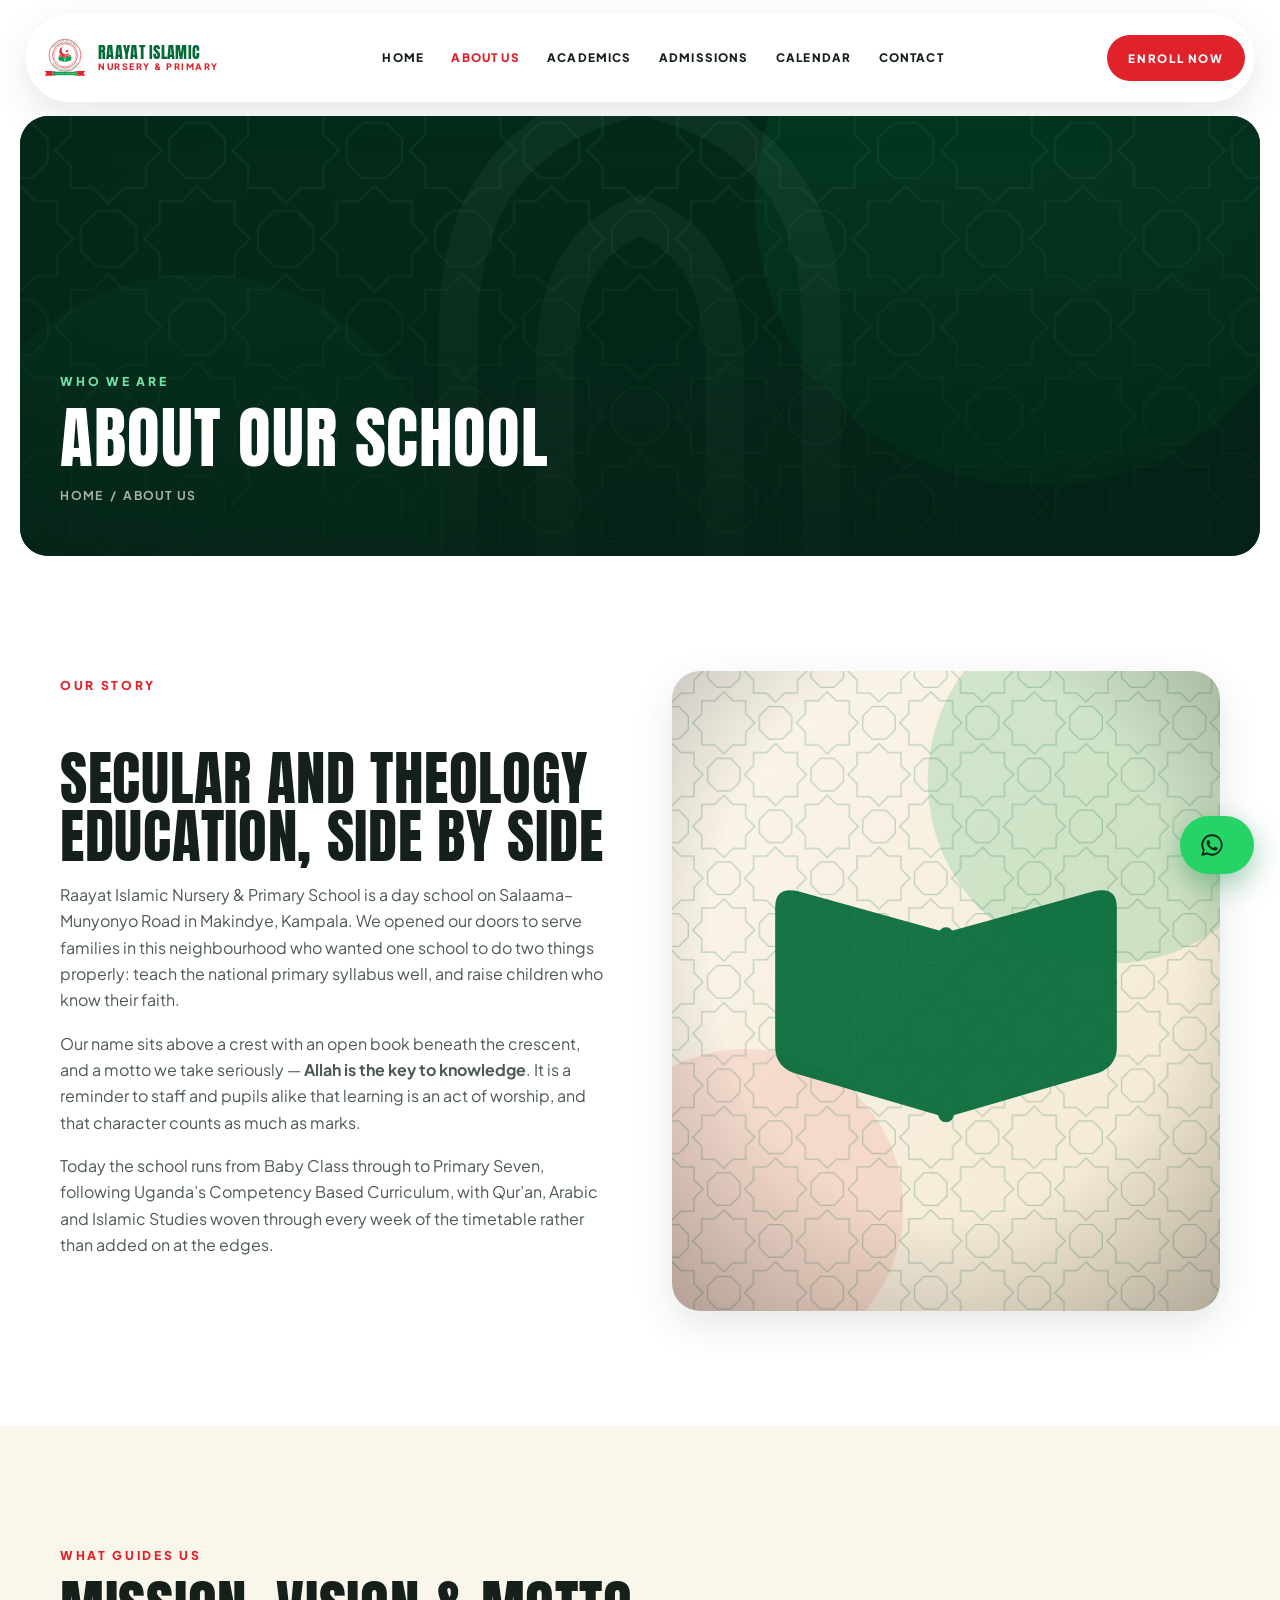
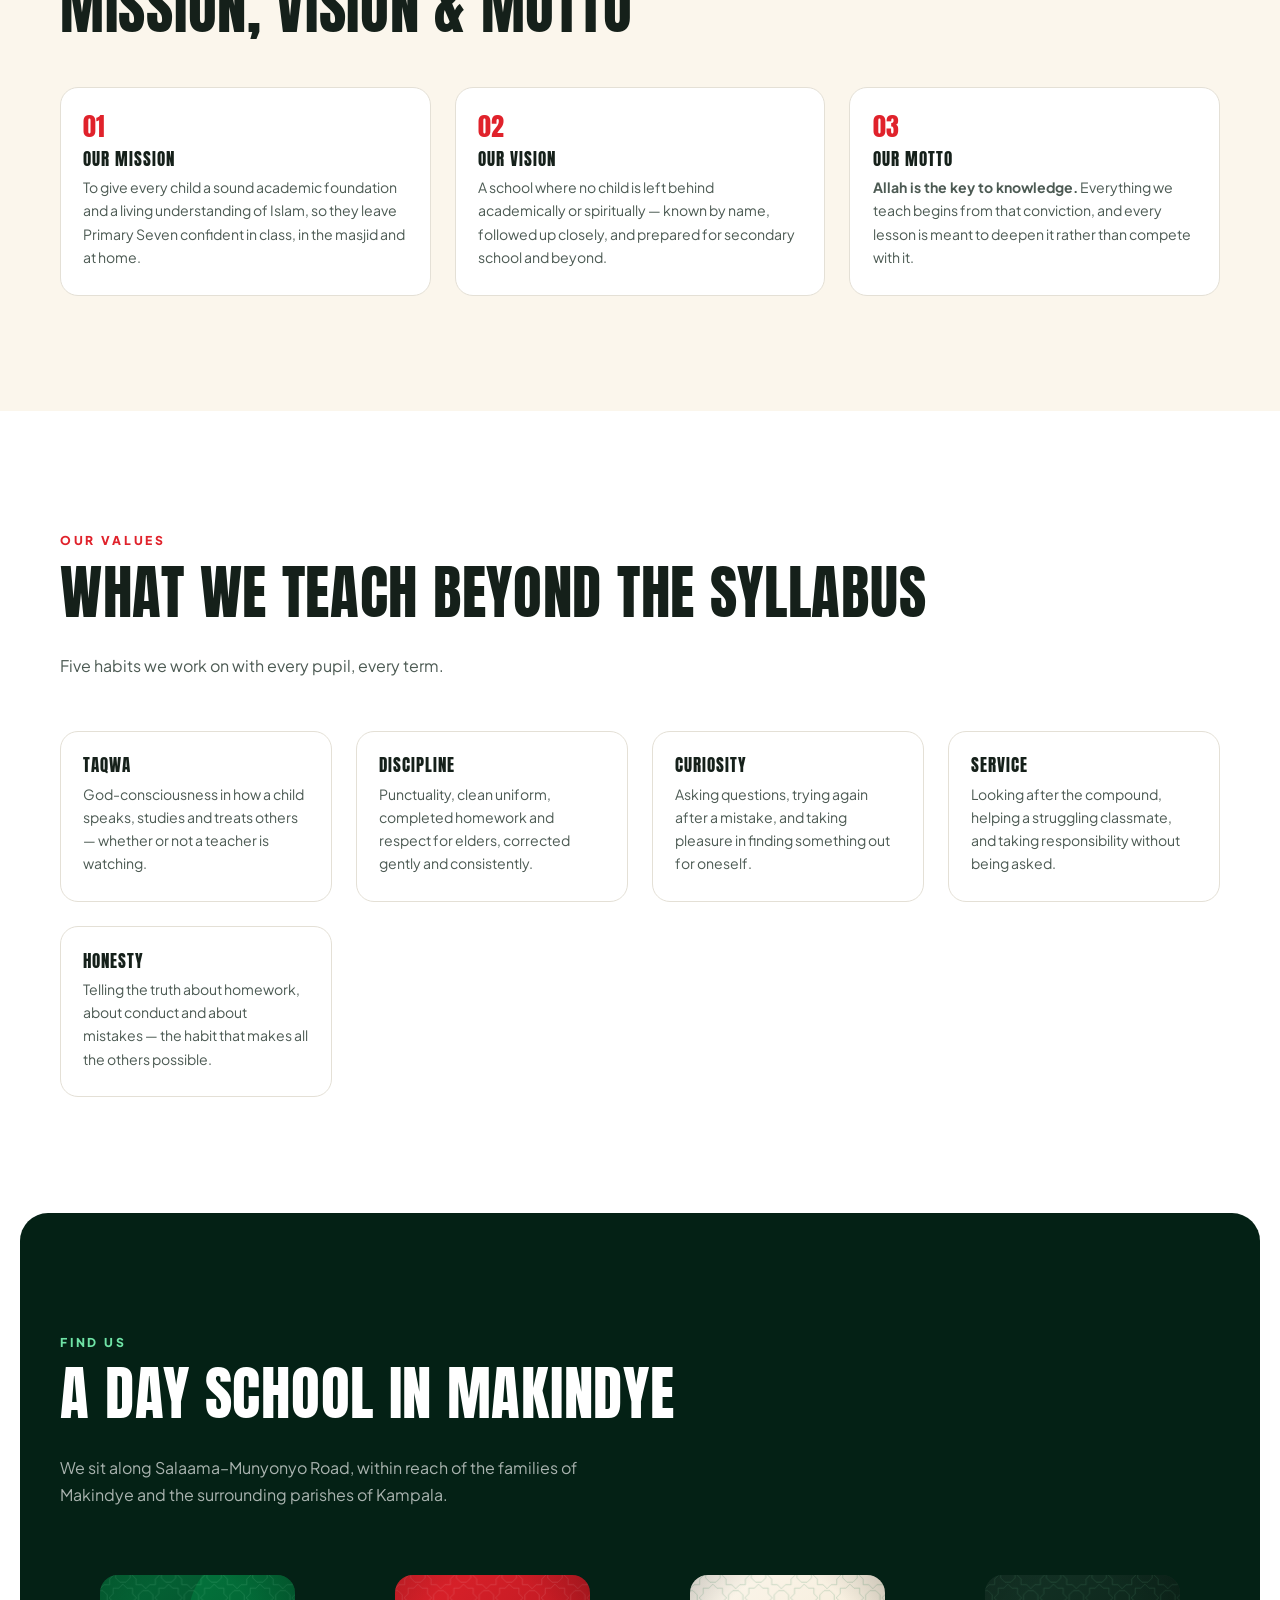
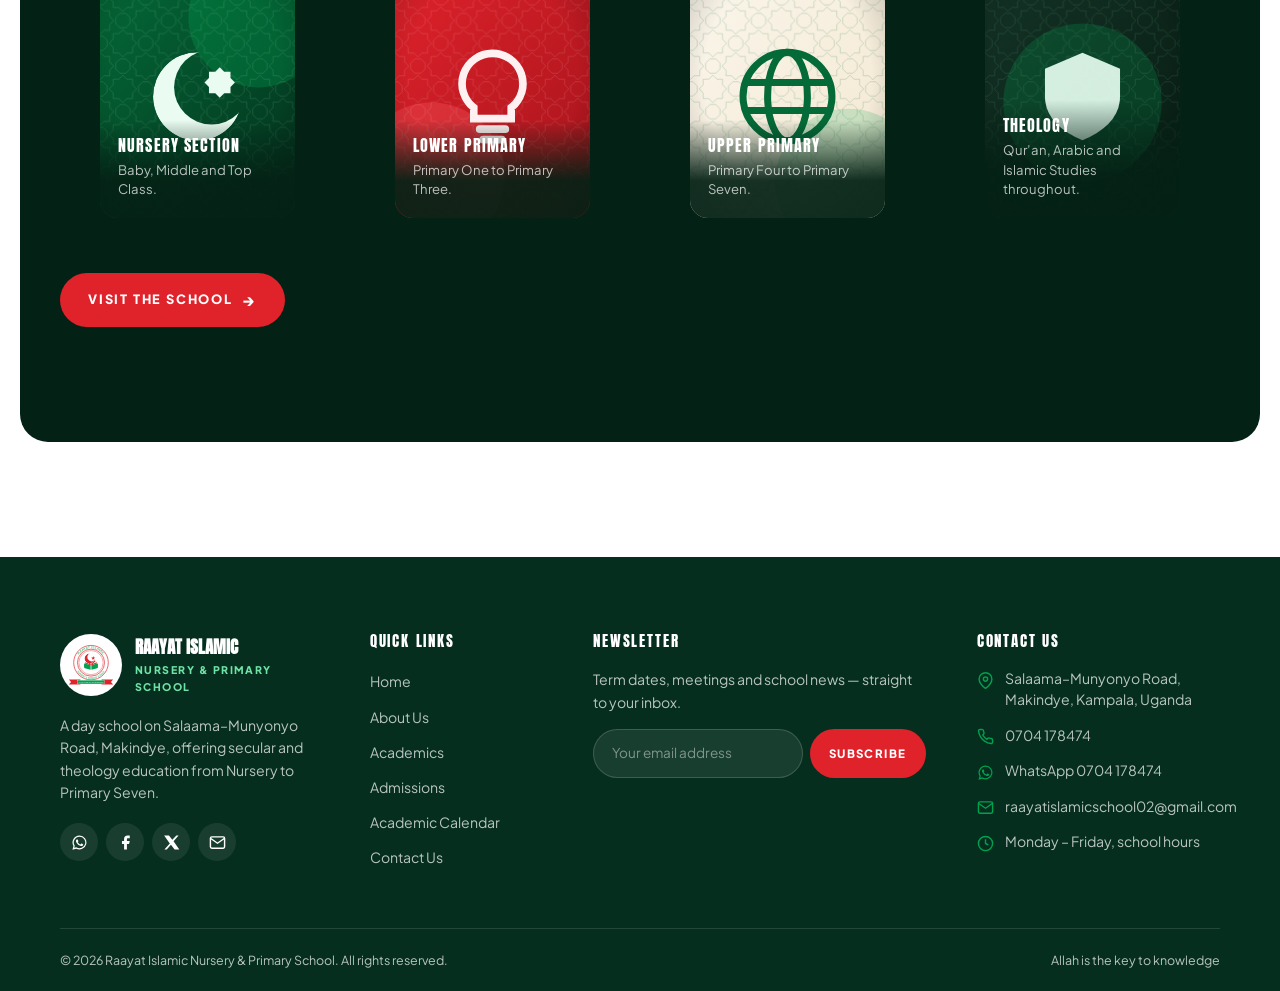
==== about.html @ 978e9171 "Add Raayat Islamic Nursery & Primary School website Static five-page site for the school on Salaama-" ====
<!doctype html>
<html lang="en">
<head>
<meta charset="utf-8">
<meta name="viewport" content="width=device-width, initial-scale=1">
<title>About Us — Raayat Islamic Nursery &amp; Primary School</title>
<meta name="description" content="Who we are: a day school on Salaama–Munyonyo Road, Makindye, Kampala, teaching the national curriculum alongside Qur'an, Arabic and Islamic Studies.">
<link rel="icon" href="assets/img/logo.svg">
<link rel="preconnect" href="https://fonts.googleapis.com">
<link rel="preconnect" href="https://fonts.gstatic.com" crossorigin>
<link href="https://fonts.googleapis.com/css2?family=Anton&family=Plus+Jakarta+Sans:wght@400;500;700;800&display=swap" rel="stylesheet">
<link rel="stylesheet" href="assets/css/styles.css">
</head>
<body>

<nav class="nav" id="nav" aria-label="Main">
  <div class="nav__inner">
    <a class="brand" href="index.html">
      <img src="assets/img/logo.svg" alt="Raayat Islamic Nursery &amp; Primary School crest">
      <span class="brand__text">
        <span class="brand__name">Raayat Islamic</span>
        <span class="brand__sub">Nursery &amp; Primary</span>
      </span>
    </a>
    <ul class="nav__links">
      <li><a href="index.html">Home</a></li>
      <li><a href="about.html" class="is-active">About Us</a></li>
      <li><a href="academics.html">Academics</a></li>
      <li><a href="admissions.html">Admissions</a></li>
      <li><a href="index.html#calendar">Calendar</a></li>
      <li><a href="contact.html">Contact</a></li>
    </ul>
    <a class="btn btn--red btn--sm" href="admissions.html">Enroll Now</a>
    <button class="nav__toggle" id="navToggle" aria-expanded="false" aria-label="Toggle menu"><span></span></button>
  </div>
</nav>

<header class="shell" style="margin-top:14px">
  <div class="pagehead">
    <img src="assets/img/community.svg" alt="">
    <div class="pagehead__body">
      <span class="eyebrow eyebrow--light">Who We Are</span>
      <h1 style="font-size:clamp(2.2rem,5.4vw,4.2rem)">About Our School</h1>
      <p class="crumbs"><a href="index.html">Home</a> &nbsp;/&nbsp; About Us</p>
    </div>
  </div>
</header>

<main>

<section class="section wrap">
  <div class="split">
    <div class="prose reveal">
      <span class="eyebrow">Our Story</span>
      <h2>Secular and Theology Education, Side by Side</h2>
      <p>Raayat Islamic Nursery &amp; Primary School is a day school on Salaama&ndash;Munyonyo Road in
         Makindye, Kampala. We opened our doors to serve families in this neighbourhood who wanted one
         school to do two things properly: teach the national primary syllabus well, and raise children
         who know their faith.</p>
      <p>Our name sits above a crest with an open book beneath the crescent, and a motto we take
         seriously &mdash; <strong>Allah is the key to knowledge</strong>. It is a reminder to staff and
         pupils alike that learning is an act of worship, and that character counts as much as marks.</p>
      <p>Today the school runs from Baby Class through to Primary Seven, following Uganda&rsquo;s
         Competency Based Curriculum, with Qur&rsquo;an, Arabic and Islamic Studies woven through every
         week of the timetable rather than added on at the edges.</p>
    </div>

    <div class="split--media reveal">
      <img src="assets/img/welcome.svg" alt="The school's open book emblem">
    </div>
  </div>
</section>

<section class="section quick">
  <div class="wrap">
    <div class="section-head reveal">
      <div>
        <span class="eyebrow">What Guides Us</span>
        <h2>Mission, Vision &amp; Motto</h2>
      </div>
    </div>

    <div class="cards">
      <article class="card reveal">
        <span class="card__num">01</span>
        <h3>Our Mission</h3>
        <p>To give every child a sound academic foundation and a living understanding of Islam, so they
           leave Primary Seven confident in class, in the masjid and at home.</p>
      </article>
      <article class="card reveal">
        <span class="card__num">02</span>
        <h3>Our Vision</h3>
        <p>A school where no child is left behind academically or spiritually &mdash; known by name,
           followed up closely, and prepared for secondary school and beyond.</p>
      </article>
      <article class="card reveal">
        <span class="card__num">03</span>
        <h3>Our Motto</h3>
        <p><strong>Allah is the key to knowledge.</strong> Everything we teach begins from that
           conviction, and every lesson is meant to deepen it rather than compete with it.</p>
      </article>
    </div>
  </div>
</section>

<section class="section wrap">
  <div class="section-head reveal">
    <div>
      <span class="eyebrow">Our Values</span>
      <h2>What We Teach Beyond the Syllabus</h2>
    </div>
    <p>Five habits we work on with every pupil, every term.</p>
  </div>

  <div class="cards">
    <article class="card reveal"><h3>Taqwa</h3><p>God-consciousness in how a child speaks, studies and treats others &mdash; whether or not a teacher is watching.</p></article>
    <article class="card reveal"><h3>Discipline</h3><p>Punctuality, clean uniform, completed homework and respect for elders, corrected gently and consistently.</p></article>
    <article class="card reveal"><h3>Curiosity</h3><p>Asking questions, trying again after a mistake, and taking pleasure in finding something out for oneself.</p></article>
    <article class="card reveal"><h3>Service</h3><p>Looking after the compound, helping a struggling classmate, and taking responsibility without being asked.</p></article>
    <article class="card reveal"><h3>Honesty</h3><p>Telling the truth about homework, about conduct and about mistakes &mdash; the habit that makes all the others possible.</p></article>
  </div>
</section>

<section class="section dark">
  <div class="wrap">
    <div class="section-head reveal">
      <div>
        <span class="eyebrow eyebrow--light">Find Us</span>
        <h2>A Day School in Makindye</h2>
      </div>
      <p>We sit along Salaama&ndash;Munyonyo Road, within reach of the families of Makindye and the
         surrounding parishes of Kampala.</p>
    </div>

    <div class="why__grid">
      <figure class="why__card reveal">
        <img src="assets/img/why-quran.svg" alt="">
        <figcaption><h3>Nursery Section</h3><p>Baby, Middle and Top Class.</p></figcaption>
      </figure>
      <figure class="why__card reveal">
        <img src="assets/img/why-cbc.svg" alt="">
        <figcaption><h3>Lower Primary</h3><p>Primary One to Primary Three.</p></figcaption>
      </figure>
      <figure class="why__card reveal">
        <img src="assets/img/why-teachers.svg" alt="">
        <figcaption><h3>Upper Primary</h3><p>Primary Four to Primary Seven.</p></figcaption>
      </figure>
      <figure class="why__card reveal">
        <img src="assets/img/why-safe.svg" alt="">
        <figcaption><h3>Theology</h3><p>Qur&rsquo;an, Arabic and Islamic Studies throughout.</p></figcaption>
      </figure>
    </div>

    <p style="margin-top:2.4rem">
      <a class="btn btn--red" href="contact.html">Visit the School <span class="arrow">&rarr;</span></a>
    </p>
  </div>
</section>

</main>

<footer class="footer">
  <div class="wrap">
    <div class="footer__grid">
      <div>
        <div class="footer__brand">
          <span class="badge"><img src="assets/img/logo.svg" alt=""></span>
          <span><b>Raayat Islamic</b><small>Nursery &amp; Primary School</small></span>
        </div>
        <p>A day school on Salaama&ndash;Munyonyo Road, Makindye, offering secular and theology
           education from Nursery to Primary Seven.</p>
        <div class="socials" style="margin-top:1.2rem">
          <a href="https://wa.me/256704178474?text=Hello%20Raayat%20Islamic%20Nursery%20%26%20Primary%20School%2C%20I%20would%20like%20to%20make%20an%20enquiry." target="_blank" rel="noopener" aria-label="WhatsApp">
            <svg viewBox="0 0 24 24" fill="currentColor"><path d="M12.04 2.02a9.9 9.9 0 0 0-8.5 14.93L2 22.1l5.3-1.39a9.9 9.9 0 1 0 4.74-18.69Zm0 1.8a8.1 8.1 0 1 1-4.1 15.08l-.3-.18-3.14.83.84-3.06-.2-.31A8.1 8.1 0 0 1 12.04 3.82Zm4.63 10.5c-.25-.13-1.48-.73-1.71-.81-.23-.09-.4-.13-.56.12-.17.25-.65.8-.8.97-.14.16-.29.18-.54.06-.25-.13-1.06-.39-2.02-1.25-.75-.66-1.25-1.48-1.4-1.73-.14-.25-.01-.38.11-.5.11-.12.25-.3.37-.44.13-.15.17-.25.25-.42.08-.17.04-.31-.02-.44-.06-.12-.56-1.35-.77-1.85-.2-.48-.4-.42-.56-.42h-.47c-.17 0-.44.06-.67.31-.23.25-.87.86-.87 2.09 0 1.23.9 2.42 1.02 2.59.13.16 1.76 2.69 4.27 3.77.6.26 1.06.41 1.42.53.6.19 1.14.16 1.57.1.48-.07 1.48-.6 1.69-1.19.21-.58.21-1.08.14-1.18-.06-.11-.23-.17-.48-.29Z"/></svg></a>
          <a href="https://www.facebook.com/profile.php?id=100077010487775" target="_blank" rel="noopener" aria-label="Facebook">
            <svg viewBox="0 0 24 24" fill="currentColor"><path d="M18 2h-3a5 5 0 0 0-5 5v3H7v4h3v8h4v-8h3l1-4h-4V7a1 1 0 0 1 1-1h3z"/></svg></a>
          <a href="https://twitter.com/rayatislamicsch" target="_blank" rel="noopener" aria-label="Twitter / X">
            <svg viewBox="0 0 24 24" fill="currentColor"><path d="M18.9 2H22l-7.1 8.1L23 22h-6.6l-5.2-6.8L5.3 22H2l7.6-8.7L1.6 2h6.8l4.7 6.2z"/></svg></a>
          <a href="mailto:raayatislamicschool02@gmail.com" aria-label="Email">
            <svg viewBox="0 0 24 24" fill="none" stroke="currentColor" stroke-width="2"><rect x="2" y="4" width="20" height="16" rx="2"/><path d="m22 6-10 7L2 6"/></svg></a>
        </div>
      </div>
      <div>
        <h4>Quick Links</h4>
        <ul class="footer__list">
          <li><a href="index.html">Home</a></li>
          <li><a href="about.html">About Us</a></li>
          <li><a href="academics.html">Academics</a></li>
          <li><a href="admissions.html">Admissions</a></li>
          <li><a href="index.html#calendar">Academic Calendar</a></li>
          <li><a href="contact.html">Contact Us</a></li>
        </ul>
      </div>
      <div>
        <h4>Newsletter</h4>
        <p style="margin-bottom:1rem">Term dates, meetings and school news &mdash; straight to your inbox.</p>
        <form class="news" id="newsForm" novalidate>
          <label class="sr-only" for="newsEmail">Email address</label>
          <input id="newsEmail" type="email" name="email" placeholder="Your email address" required>
          <button type="submit">Subscribe</button>
        </form>
        <p class="news__msg" id="newsMsg" role="status"></p>
      </div>
      <div>
        <h4>Contact Us</h4>
        <ul class="footer__contact">
          <li>
            <svg viewBox="0 0 24 24" fill="none" stroke="currentColor" stroke-width="2"><path d="M21 10c0 7-9 13-9 13s-9-6-9-13a9 9 0 0 1 18 0z"/><circle cx="12" cy="10" r="3"/></svg>
            <span>Salaama&ndash;Munyonyo Road,<br>Makindye, Kampala, Uganda</span>
          </li>
          <li>
            <svg viewBox="0 0 24 24" fill="none" stroke="currentColor" stroke-width="2"><path d="M22 16.92v3a2 2 0 0 1-2.18 2 19.8 19.8 0 0 1-8.63-3.07 19.5 19.5 0 0 1-6-6A19.8 19.8 0 0 1 2.12 4.2 2 2 0 0 1 4.11 2h3a2 2 0 0 1 2 1.72c.13.96.36 1.9.7 2.81a2 2 0 0 1-.45 2.11L8.09 9.91a16 16 0 0 0 6 6l1.27-1.27a2 2 0 0 1 2.11-.45c.91.34 1.85.57 2.81.7A2 2 0 0 1 22 16.92z"/></svg>
            <a href="tel:+256704178474">0704 178474</a>
          </li>
          <li>
            <svg viewBox="0 0 24 24" fill="currentColor"><path d="M12.04 2.02a9.9 9.9 0 0 0-8.5 14.93L2 22.1l5.3-1.39a9.9 9.9 0 1 0 4.74-18.69Zm0 1.8a8.1 8.1 0 1 1-4.1 15.08l-.3-.18-3.14.83.84-3.06-.2-.31A8.1 8.1 0 0 1 12.04 3.82Zm4.63 10.5c-.25-.13-1.48-.73-1.71-.81-.23-.09-.4-.13-.56.12-.17.25-.65.8-.8.97-.14.16-.29.18-.54.06-.25-.13-1.06-.39-2.02-1.25-.75-.66-1.25-1.48-1.4-1.73-.14-.25-.01-.38.11-.5.11-.12.25-.3.37-.44.13-.15.17-.25.25-.42.08-.17.04-.31-.02-.44-.06-.12-.56-1.35-.77-1.85-.2-.48-.4-.42-.56-.42h-.47c-.17 0-.44.06-.67.31-.23.25-.87.86-.87 2.09 0 1.23.9 2.42 1.02 2.59.13.16 1.76 2.69 4.27 3.77.6.26 1.06.41 1.42.53.6.19 1.14.16 1.57.1.48-.07 1.48-.6 1.69-1.19.21-.58.21-1.08.14-1.18-.06-.11-.23-.17-.48-.29Z"/></svg>
            <a href="https://wa.me/256704178474?text=Hello%20Raayat%20Islamic%20Nursery%20%26%20Primary%20School%2C%20I%20would%20like%20to%20make%20an%20enquiry." target="_blank" rel="noopener">WhatsApp 0704 178474</a>
          </li>
          <li>
            <svg viewBox="0 0 24 24" fill="none" stroke="currentColor" stroke-width="2"><rect x="2" y="4" width="20" height="16" rx="2"/><path d="m22 6-10 7L2 6"/></svg>
            <a href="mailto:raayatislamicschool02@gmail.com">raayatislamicschool02@gmail.com</a>
          </li>
          <li>
            <svg viewBox="0 0 24 24" fill="none" stroke="currentColor" stroke-width="2"><circle cx="12" cy="12" r="10"/><path d="M12 6v6l4 2"/></svg>
            <span>Monday &ndash; Friday, school hours</span>
          </li>
        </ul>
      </div>
    </div>
    <div class="footer__bar">
      <span>&copy; <span id="year">2026</span> Raayat Islamic Nursery &amp; Primary School. All rights reserved.</span>
      <span>Allah is the key to knowledge</span>
    </div>
  </div>
</footer>

<script src="assets/js/main.js"></script>
</body>
</html>
---- assets/css/styles.css ----
/* ==========================================================================
   Raayat Islamic Nursery & Primary School
   Salaama–Munyonyo Road, Makindye, Kampala
   -------------------------------------------------------------------------
   1. Tokens          5. Welcome / story     9.  Calendar
   2. Base & layout   6. Why learn with us   10. Pledges carousel
   3. Buttons         7. Quick links         11. CTA arch
   4. Navbar / hero   8. Programs            12. Footer / inner pages
   ========================================================================== */

/* 1. Tokens ------------------------------------------------------------- */
:root {
  --green:        #00A14F;
  --green-mid:    #04813F;
  --green-deep:   #046A38;
  --green-ink:    #052E1E;
  --green-black:  #042115;
  --green-wash:   #E9F7EF;

  --red:          #E0222B;
  --red-deep:     #A5131B;
  --red-wash:     #FDECED;

  --cream:        #FBF6EC;
  --sand:         #F3E7D0;
  --paper:        #FFFFFF;
  --ink:          #15201A;
  --ink-soft:     #4C5A53;
  --line:         #E4E0D6;

  --gold:         #C9892B;

  --font-display: "Anton", "Arial Narrow", Impact, "Haettenschweiler", sans-serif;
  --font-body:    "Plus Jakarta Sans", "Segoe UI", system-ui, -apple-system, sans-serif;

  --r-sm: 10px;
  --r-md: 18px;
  --r-lg: 28px;
  --r-xl: 40px;

  --shadow-sm: 0 2px 10px rgba(5, 46, 30, .07);
  --shadow-md: 0 14px 40px rgba(5, 46, 30, .11);
  --shadow-lg: 0 28px 70px rgba(5, 46, 30, .17);

  --wrap: 1240px;
  --gutter: clamp(16px, 4vw, 40px);
  --section: clamp(64px, 9vw, 128px);
}

/* 2. Base & layout ------------------------------------------------------- */
*, *::before, *::after { box-sizing: border-box; }

html { scroll-behavior: smooth; }

body {
  margin: 0;
  background: var(--paper);
  color: var(--ink);
  font-family: var(--font-body);
  font-size: 16px;
  line-height: 1.65;
  -webkit-font-smoothing: antialiased;
  overflow-x: hidden;
}

img, svg { display: block; max-width: 100%; }
a { color: inherit; text-decoration: none; }
button { font: inherit; cursor: pointer; }

h1, h2, h3, h4 {
  font-family: var(--font-display);
  font-weight: 400;
  line-height: .98;
  letter-spacing: .012em;
  text-transform: uppercase;
  margin: 0;
}

h1 { font-size: clamp(2.6rem, 7.2vw, 6rem); }
h2 { font-size: clamp(2rem, 4.6vw, 3.9rem); }
h3 { font-size: clamp(1.5rem, 2.8vw, 2.4rem); }

p { margin: 0 0 1.05em; }
p:last-child { margin-bottom: 0; }

.wrap {
  width: 100%;
  max-width: var(--wrap);
  margin-inline: auto;
  padding-inline: var(--gutter);
}

.section { padding-block: var(--section); }

.eyebrow {
  display: inline-block;
  font-size: .76rem;
  font-weight: 800;
  letter-spacing: .22em;
  text-transform: uppercase;
  color: var(--red);
  margin: 0 0 .85rem;
}
.eyebrow--light { color: #6FE3A6; }

.lead { font-size: clamp(1rem, 1.25vw, 1.1rem); color: var(--ink-soft); max-width: 62ch; }

.accent { color: var(--red); }
.accent-green { color: var(--green); }

.sr-only {
  position: absolute; width: 1px; height: 1px;
  padding: 0; margin: -1px; overflow: hidden;
  clip: rect(0 0 0 0); white-space: nowrap; border: 0;
}

/* reveal-on-scroll */
.reveal { opacity: 0; transform: translateY(26px); transition: opacity .7s ease, transform .7s cubic-bezier(.22,.8,.3,1); }
.reveal.is-in { opacity: 1; transform: none; }

/* 3. Buttons ------------------------------------------------------------- */
.btn {
  display: inline-flex;
  align-items: center;
  gap: .6rem;
  padding: .92rem 1.6rem;
  border: 2px solid transparent;
  border-radius: 999px;
  font-size: .8rem;
  font-weight: 800;
  letter-spacing: .14em;
  text-transform: uppercase;
  transition: transform .2s ease, background-color .2s ease, color .2s ease, border-color .2s ease;
}
.btn:hover { transform: translateY(-2px); }
.btn .arrow { font-size: 1rem; line-height: 1; transition: transform .2s ease; }
.btn:hover .arrow { transform: translateX(3px); }

.btn--red     { background: var(--red); color: #fff; }
.btn--red:hover { background: var(--red-deep); }
.btn--green   { background: var(--green); color: #fff; }
.btn--green:hover { background: var(--green-deep); }
.btn--ghost   { border-color: rgba(255,255,255,.65); color: #fff; }
.btn--ghost:hover { background: #fff; color: var(--green-ink); border-color: #fff; }
.btn--outline { border-color: var(--green-deep); color: var(--green-deep); }
.btn--outline:hover { background: var(--green-deep); color: #fff; }
.btn--sm { padding: .72rem 1.2rem; font-size: .72rem; }

/* 4. Navbar & hero ------------------------------------------------------- */
.shell { padding-inline: clamp(10px, 1.6vw, 26px); }

.hero {
  position: relative;
  border-radius: var(--r-lg);
  overflow: hidden;
  min-height: min(88vh, 820px);
  display: flex;
  flex-direction: column;
  isolation: isolate;
}
.hero__bg {
  position: absolute; inset: 0;
  width: 100%; height: 100%;
  object-fit: cover;
  z-index: -2;
}
.hero::after {
  content: "";
  position: absolute; inset: 0; z-index: -1;
  background:
    linear-gradient(180deg, rgba(4,33,21,.62) 0%, rgba(4,33,21,.18) 34%, rgba(4,33,21,.86) 100%);
}

/* nav */
.nav {
  position: sticky;
  top: 14px;
  z-index: 60;
  margin: 14px clamp(10px, 2vw, 26px) 0;
}
.nav__inner {
  display: flex;
  align-items: center;
  gap: 1rem;
  background: rgba(255,255,255,.96);
  backdrop-filter: blur(12px);
  border-radius: 999px;
  padding: .55rem .6rem .55rem 1rem;
  box-shadow: var(--shadow-md);
}
.brand { display: flex; align-items: center; gap: .65rem; flex: 0 0 auto; }
.brand img { width: 46px; height: 46px; object-fit: contain; }
.brand__text { display: flex; flex-direction: column; line-height: 1.04; }
.brand__name {
  font-family: var(--font-display);
  font-size: .98rem;
  letter-spacing: .02em;
  color: var(--green-deep);
  text-transform: uppercase;
}
.brand__sub {
  font-size: .56rem;
  font-weight: 800;
  letter-spacing: .17em;
  text-transform: uppercase;
  color: var(--red);
}

.nav__links {
  display: flex;
  align-items: center;
  gap: .15rem;
  margin-inline: auto;
  list-style: none;
  padding: 0;
}
.nav__links a {
  display: block;
  padding: .6rem .78rem;
  border-radius: 999px;
  font-size: .73rem;
  font-weight: 800;
  letter-spacing: .1em;
  text-transform: uppercase;
  color: var(--ink);
  transition: background-color .18s ease, color .18s ease;
}
.nav__links a:hover { background: var(--green-wash); color: var(--green-deep); }
.nav__links a.is-active { color: var(--red); }

.nav__toggle {
  display: none;
  width: 44px; height: 44px;
  border: 0; border-radius: 50%;
  background: var(--green-wash);
  color: var(--green-deep);
  align-items: center; justify-content: center;
}
.nav__toggle span,
.nav__toggle span::before,
.nav__toggle span::after {
  content: ""; display: block;
  width: 18px; height: 2px;
  background: currentColor; border-radius: 2px;
  transition: transform .22s ease, opacity .22s ease;
}
.nav__toggle span::before { transform: translateY(-6px); }
.nav__toggle span::after  { transform: translateY(4px); }
.nav.is-open .nav__toggle span { background: transparent; }
.nav.is-open .nav__toggle span::before { transform: rotate(45deg); }
.nav.is-open .nav__toggle span::after  { transform: rotate(-45deg) translateY(-1px); }

/* hero content */
.hero__body {
  margin-top: auto;
  padding: clamp(2rem, 5vw, 4.5rem) var(--gutter) clamp(2.4rem, 5vw, 4.5rem);
  width: 100%;
  max-width: var(--wrap);
  margin-inline: auto;
  color: #fff;
}
.hero__eyebrow {
  display: inline-flex; align-items: center; gap: .55rem;
  font-size: .72rem; font-weight: 800; letter-spacing: .24em;
  text-transform: uppercase; color: #8BE8B4; margin-bottom: 1rem;
}
.hero__eyebrow::before { content: ""; width: 28px; height: 2px; background: var(--red); }
.hero h1 { max-width: 16ch; text-shadow: 0 6px 34px rgba(0,0,0,.35); }
.hero__sub { margin-top: 1.2rem; max-width: 52ch; color: rgba(255,255,255,.88); font-size: 1.02rem; }
.hero__actions { display: flex; flex-wrap: wrap; gap: .7rem; margin-top: 2rem; }

.hero__facts {
  display: flex; flex-wrap: wrap; gap: clamp(1.4rem, 4vw, 3.4rem);
  margin-top: 2.6rem; padding-top: 1.8rem;
  border-top: 1px solid rgba(255,255,255,.22);
}
.hero__fact b {
  display: block; font-family: var(--font-display);
  font-size: clamp(1.6rem, 3vw, 2.3rem); line-height: 1; color: #fff;
}
.hero__fact span {
  font-size: .72rem; font-weight: 700; letter-spacing: .15em;
  text-transform: uppercase; color: rgba(255,255,255,.7);
}

/* 5. Welcome / story ----------------------------------------------------- */
.welcome__grid {
  display: grid;
  grid-template-columns: 1.08fr .92fr;
  gap: clamp(2rem, 5vw, 4.5rem);
  align-items: center;
}
.welcome__media { position: relative; }
.welcome__media img {
  width: 100%; border-radius: var(--r-lg);
  box-shadow: var(--shadow-md);
  aspect-ratio: 9 / 10; object-fit: cover;
}
.welcome__badge {
  position: absolute; left: -22px; bottom: 34px;
  background: var(--red); color: #fff;
  border-radius: var(--r-md);
  padding: 1rem 1.3rem;
  box-shadow: var(--shadow-md);
  max-width: 220px;
}
.welcome__badge b {
  display: block; font-family: var(--font-display);
  font-size: 1.9rem; line-height: 1;
}
.welcome__badge span { font-size: .7rem; font-weight: 800; letter-spacing: .14em; text-transform: uppercase; }

.pills { display: flex; flex-wrap: wrap; gap: .5rem; margin: 1.6rem 0 2rem; padding: 0; list-style: none; }
.pills li {
  display: inline-flex; align-items: center; gap: .4rem;
  background: var(--green-wash); color: var(--green-deep);
  border-radius: 999px; padding: .5rem .95rem;
  font-size: .74rem; font-weight: 800; letter-spacing: .07em; text-transform: uppercase;
}
.pills li::before { content: "\2713"; color: var(--red); font-weight: 900; }

/* 6. Why learn with us (dark) -------------------------------------------- */
.dark {
  background: var(--green-black);
  color: #fff;
  border-radius: var(--r-lg);
  margin-inline: clamp(10px, 1.6vw, 26px);
}
.dark h2 { color: #fff; }
.section-head { display: flex; align-items: flex-end; justify-content: space-between; gap: 2rem; flex-wrap: wrap; margin-bottom: clamp(2rem, 4vw, 3.4rem); }
.section-head p { max-width: 46ch; color: var(--ink-soft); }
.dark .section-head p { color: rgba(255,255,255,.66); }

.why__grid {
  display: grid;
  grid-template-columns: repeat(4, 1fr);
  gap: clamp(.9rem, 1.6vw, 1.4rem);
}
.why__card {
  position: relative;
  border-radius: var(--r-md);
  overflow: hidden;
  background: rgba(255,255,255,.04);
  transition: transform .3s cubic-bezier(.22,.8,.3,1);
}
.why__card:hover { transform: translateY(-6px); }
.why__card img { width: 100%; aspect-ratio: 4 / 5; object-fit: cover; }
.why__card figcaption {
  position: absolute; inset: auto 0 0 0;
  padding: 1.1rem 1.1rem 1.2rem;
  background: linear-gradient(180deg, rgba(4,33,21,0) 0%, rgba(4,33,21,.92) 62%);
}
.why__icon {
  width: 34px; height: 34px; margin-bottom: .55rem;
  display: grid; place-items: center;
  border-radius: 9px; background: var(--red); color: #fff;
}
.why__icon svg { width: 18px; height: 18px; }
.why__card h3 { font-size: 1rem; letter-spacing: .07em; color: #fff; }
.why__card p { margin-top: .4rem; font-size: .82rem; color: rgba(255,255,255,.72); line-height: 1.5; }

/* 7. Quick links --------------------------------------------------------- */
.quick { background: var(--cream); }
.quick__grid { display: grid; grid-template-columns: repeat(4, 1fr); gap: clamp(.9rem, 1.6vw, 1.3rem); }
.quick__card {
  display: flex; flex-direction: column;
  background: var(--paper);
  border: 1px solid var(--line);
  border-radius: var(--r-md);
  padding: 1.6rem 1.4rem 1.5rem;
  transition: transform .3s cubic-bezier(.22,.8,.3,1), box-shadow .3s ease;
}
.quick__card:hover { transform: translateY(-6px); box-shadow: var(--shadow-md); }
.quick__card h3 { font-size: 1.05rem; letter-spacing: .06em; margin-bottom: .5rem; }
.quick__card p { font-size: .86rem; color: var(--ink-soft); line-height: 1.55; }
.quick__card .btn { margin-top: auto; align-self: flex-start; }
.quick__ico {
  width: 46px; height: 46px; margin-bottom: 1rem;
  display: grid; place-items: center;
  border-radius: 12px; background: var(--green-wash); color: var(--green-deep);
}
.quick__ico svg { width: 24px; height: 24px; }

.quick__card--feature { background: var(--red); border-color: var(--red); color: #fff; }
.quick__card--feature h3 { color: #fff; }
.quick__card--feature p { color: rgba(255,255,255,.85); }
.quick__card--feature .quick__ico { background: rgba(255,255,255,.18); color: #fff; }
.quick__card--feature .btn { background: #fff; color: var(--red); }
.quick__card--feature .btn:hover { background: var(--green-ink); color: #fff; }

/* 8. Marquee ribbons ------------------------------------------------------ */
.ribbons { position: relative; height: clamp(130px, 17vw, 210px); overflow: hidden; margin-block: clamp(1rem, 3vw, 2rem); }
.ribbon {
  position: absolute; left: -8%; width: 116%;
  display: flex; overflow: hidden;
  padding: .7rem 0;
  font-family: var(--font-display);
  font-size: clamp(1rem, 2vw, 1.6rem);
  letter-spacing: .06em;
  text-transform: uppercase;
  white-space: nowrap;
}
.ribbon--a { top: 24%; transform: rotate(-3.2deg); background: var(--green); color: #fff; }
.ribbon--b { top: 52%; transform: rotate(3.2deg);  background: var(--red);   color: #fff; }
.ribbon__track { display: flex; flex: 0 0 auto; gap: 2.4rem; padding-right: 2.4rem; animation: slide 26s linear infinite; }
.ribbon--b .ribbon__track { animation-direction: reverse; animation-duration: 32s; }
.ribbon__track span { display: inline-flex; align-items: center; gap: 2.4rem; }
.ribbon__track span::after { content: "\2726"; color: rgba(255,255,255,.65); }
@keyframes slide { to { transform: translateX(-50%); } }

/* 9. Programs ------------------------------------------------------------ */
.prog__tabs {
  display: flex; align-items: center; gap: clamp(.5rem, 2vw, 2rem);
  border-bottom: 1px solid var(--line);
  margin-bottom: clamp(2rem, 4vw, 3rem);
  padding-bottom: .1rem;
  overflow-x: auto;
  scrollbar-width: none;
}
.prog__tabs::-webkit-scrollbar { display: none; }
.prog__tab {
  position: relative;
  background: none; border: 0;
  padding: .9rem .2rem 1.1rem;
  font-size: .76rem; font-weight: 800; letter-spacing: .15em;
  text-transform: uppercase; color: var(--ink-soft);
  white-space: nowrap;
  transition: color .2s ease;
}
.prog__tab::after {
  content: ""; position: absolute; left: 0; right: 0; bottom: -1px;
  height: 3px; border-radius: 3px; background: var(--red);
  transform: scaleX(0); transform-origin: left; transition: transform .3s ease;
}
.prog__tab.is-active { color: var(--red); }
.prog__tab.is-active::after { transform: scaleX(1); }
.prog__nav { display: flex; gap: .5rem; margin-left: auto; padding-left: 1rem; }
.prog__nav button {
  width: 42px; height: 42px; border-radius: 50%;
  border: 1.5px solid var(--line); background: var(--paper); color: var(--ink);
  display: grid; place-items: center;
  transition: background-color .2s ease, color .2s ease, border-color .2s ease;
}
.prog__nav button:hover { background: var(--green-deep); border-color: var(--green-deep); color: #fff; }

.prog__panel { display: none; grid-template-columns: 1.05fr .95fr; gap: clamp(2rem, 4vw, 3.6rem); align-items: center; }
.prog__panel.is-active { display: grid; animation: fade .45s ease both; }
@keyframes fade { from { opacity: 0; transform: translateY(16px); } }

.prog__media { position: relative; }
.prog__media img { width: 100%; border-radius: var(--r-md); aspect-ratio: 4 / 3; object-fit: cover; box-shadow: var(--shadow-md); }
.prog__media .prog__chip {
  position: absolute; top: 14px; left: 14px;
  background: rgba(255,255,255,.94); color: var(--green-deep);
  border-radius: 999px; padding: .45rem 1rem;
  font-size: .68rem; font-weight: 800; letter-spacing: .14em; text-transform: uppercase;
}
.prog__body h3 { margin-bottom: 1rem; }
.prog__list { margin: 1.4rem 0 1.9rem; padding: 0; list-style: none; display: grid; gap: .6rem; }
.prog__list li { display: flex; gap: .65rem; font-size: .92rem; color: var(--ink-soft); }
.prog__list li::before { content: "\279C"; color: var(--red); font-weight: 900; flex: 0 0 auto; }

/* 10. Calendar ----------------------------------------------------------- */
.cal { background: var(--cream); }
.cal__card {
  display: grid;
  grid-template-columns: 136px 1fr 300px;
  background: var(--paper);
  border: 1px solid var(--line);
  border-radius: var(--r-lg);
  overflow: hidden;
  box-shadow: var(--shadow-sm);
}
.cal__months { list-style: none; margin: 0; padding: 1rem .7rem; background: var(--red); display: grid; gap: .1rem; align-content: start; }
.cal__months button {
  width: 100%; text-align: left;
  background: none; border: 0; border-radius: 8px;
  padding: .42rem .7rem;
  font-size: .78rem; font-weight: 700; color: rgba(255,255,255,.82);
  transition: background-color .18s ease, color .18s ease;
}
.cal__months button:hover { background: rgba(255,255,255,.16); color: #fff; }
.cal__months button.is-active { background: #fff; color: var(--red); font-weight: 800; }

.cal__main { padding: clamp(1.2rem, 2.4vw, 2rem); }
.cal__head { display: flex; align-items: center; justify-content: space-between; margin-bottom: 1.2rem; }
.cal__head h3 { font-size: 1.3rem; }
.cal__head div { display: flex; gap: .4rem; }
.cal__head button {
  width: 34px; height: 34px; border-radius: 50%;
  border: 1.5px solid var(--line); background: none; color: var(--ink);
  display: grid; place-items: center;
}
.cal__head button:hover { background: var(--green-wash); border-color: var(--green); color: var(--green-deep); }

.cal__grid { display: grid; grid-template-columns: repeat(7, 1fr); gap: 4px; text-align: center; }
.cal__dow { font-size: .66rem; font-weight: 800; letter-spacing: .1em; text-transform: uppercase; color: var(--ink-soft); padding-bottom: .5rem; }
.cal__day {
  aspect-ratio: 1; display: grid; place-items: center;
  border-radius: 50%; font-size: .84rem; font-weight: 600; color: var(--ink);
}
.cal__day.is-muted { color: #C3CCC7; }
.cal__day.is-event { background: var(--green-wash); color: var(--green-deep); font-weight: 800; }
.cal__day.is-today { background: var(--red); color: #fff; font-weight: 800; }

.cal__side { background: var(--green-wash); padding: clamp(1.2rem, 2.4vw, 1.8rem); border-left: 1px solid var(--line); }
.cal__side h4 { font-family: var(--font-display); font-size: 1.05rem; margin-bottom: 1rem; color: var(--green-ink); }
.cal__events { list-style: none; margin: 0; padding: 0; display: grid; gap: .8rem; }
.cal__events li { display: flex; gap: .7rem; font-size: .83rem; line-height: 1.45; color: var(--green-ink); }
.cal__events li::before {
  content: ""; flex: 0 0 auto; width: 9px; height: 9px; margin-top: .42rem;
  border-radius: 50%; background: var(--red);
}
.cal__empty { font-size: .85rem; color: var(--ink-soft); }
.cal__note { margin-top: 1.4rem; font-size: .72rem; color: var(--ink-soft); line-height: 1.5; }

/* 11. Pledges carousel --------------------------------------------------- */
.pledge__stage { position: relative; display: grid; grid-template-columns: 1fr auto; gap: 2rem; align-items: center; }
.pledge__slide { display: none; }
.pledge__slide.is-active { display: block; animation: fade .45s ease both; }
.pledge__mark { font-family: var(--font-display); font-size: 4.5rem; line-height: .6; color: var(--red); }
.pledge__slide blockquote {
  margin: .8rem 0 1.6rem;
  font-size: clamp(1.05rem, 1.9vw, 1.5rem);
  line-height: 1.5; font-weight: 500; color: var(--ink); max-width: 56ch;
}
.pledge__by { display: flex; align-items: center; gap: .8rem; }
.pledge__by span { width: 42px; height: 42px; border-radius: 50%; background: var(--green-wash); color: var(--green-deep); display: grid; place-items: center; font-family: var(--font-display); font-size: 1rem; }
.pledge__by b { display: block; font-size: .88rem; }
.pledge__by small { color: var(--ink-soft); font-size: .76rem; }
.pledge__dots { display: flex; flex-direction: column; gap: .55rem; }
.pledge__dots button { width: 9px; height: 9px; padding: 0; border: 0; border-radius: 50%; background: var(--line); transition: background-color .2s ease, height .2s ease; }
.pledge__dots button.is-active { background: var(--red); height: 26px; border-radius: 6px; }

/* 12. CTA arch ----------------------------------------------------------- */
.cta {
  background: var(--green-black);
  color: #fff;
  border-radius: var(--r-lg);
  margin-inline: clamp(10px, 1.6vw, 26px);
  padding-block: clamp(3.4rem, 7vw, 6rem);
  overflow: hidden;
  text-align: center;
}
.cta h2 { color: #fff; max-width: 18ch; margin-inline: auto; }
.cta p { margin: 1.1rem auto 2rem; max-width: 54ch; color: rgba(255,255,255,.72); }
.cta__fan {
  display: flex; justify-content: center; align-items: flex-end;
  margin-top: clamp(2.4rem, 5vw, 4rem);
  height: clamp(150px, 20vw, 250px);
}
.cta__fan img {
  width: clamp(92px, 11vw, 150px);
  aspect-ratio: 3 / 4; object-fit: cover;
  border-radius: var(--r-sm);
  border: 4px solid rgba(255,255,255,.9);
  box-shadow: 0 18px 40px rgba(0,0,0,.4);
  margin-inline: -1.4%;
  transition: transform .35s cubic-bezier(.22,.8,.3,1);
}
.cta__fan img:nth-child(1) { transform: rotate(-16deg) translateY(30px); }
.cta__fan img:nth-child(2) { transform: rotate(-8deg)  translateY(8px); }
.cta__fan img:nth-child(3) { transform: rotate(0deg)   translateY(-6px); z-index: 2; }
.cta__fan img:nth-child(4) { transform: rotate(8deg)   translateY(8px); }
.cta__fan img:nth-child(5) { transform: rotate(16deg)  translateY(30px); }
.cta__fan:hover img:nth-child(1) { transform: rotate(-21deg) translateY(22px); }
.cta__fan:hover img:nth-child(5) { transform: rotate(21deg)  translateY(22px); }

/* 13. Footer ------------------------------------------------------------- */
.footer { background: var(--green-ink); color: rgba(255,255,255,.72); padding-block: clamp(3rem, 6vw, 5rem) 0; margin-top: var(--section); }
.footer__grid { display: grid; grid-template-columns: 1.5fr 1fr 1.3fr 1.2fr; gap: clamp(2rem, 4vw, 3.5rem); }
.footer h4 {
  font-family: var(--font-display); font-size: .95rem; letter-spacing: .12em;
  color: #fff; margin-bottom: 1.2rem; text-transform: uppercase;
}
.footer__brand { display: flex; align-items: center; gap: .8rem; margin-bottom: 1.1rem; }
.footer__brand .badge { width: 62px; height: 62px; border-radius: 50%; background: #fff; display: grid; place-items: center; flex: 0 0 auto; }
.footer__brand .badge img { width: 50px; height: 50px; object-fit: contain; }
.footer__brand b { font-family: var(--font-display); color: #fff; font-size: 1.05rem; line-height: 1.1; text-transform: uppercase; }
.footer__brand small { display: block; font-size: .66rem; font-weight: 800; letter-spacing: .14em; color: #6FE3A6; text-transform: uppercase; }
.footer p { font-size: .88rem; line-height: 1.6; }

.footer__list { list-style: none; margin: 0; padding: 0; display: grid; gap: .55rem; }
.footer__list a { font-size: .88rem; transition: color .18s ease, padding-left .18s ease; }
.footer__list a:hover { color: #fff; padding-left: 5px; }

.footer__contact { list-style: none; margin: 0; padding: 0; display: grid; gap: .9rem; font-size: .88rem; }
.footer__contact li { display: flex; gap: .7rem; line-height: 1.5; }
.footer__contact svg { width: 17px; height: 17px; flex: 0 0 auto; margin-top: .22rem; color: var(--green); }
.footer__contact a:hover { color: #fff; }

.news { display: flex; gap: .4rem; margin-bottom: 1.3rem; }
.news input {
  flex: 1; min-width: 0;
  background: rgba(255,255,255,.08);
  border: 1px solid rgba(255,255,255,.16);
  border-radius: 999px; padding: .75rem 1.1rem;
  color: #fff; font: inherit; font-size: .85rem;
}
.news input::placeholder { color: rgba(255,255,255,.45); }
.news input:focus { outline: 2px solid var(--green); outline-offset: 1px; }
.news button { border: 0; border-radius: 999px; background: var(--red); color: #fff; padding: .75rem 1.2rem; font-size: .72rem; font-weight: 800; letter-spacing: .12em; text-transform: uppercase; }
.news button:hover { background: var(--red-deep); }
.news__msg { font-size: .78rem; color: #6FE3A6; min-height: 1.2em; margin-bottom: .6rem; }

.socials { display: flex; gap: .5rem; }
.socials a {
  width: 38px; height: 38px; border-radius: 50%;
  background: rgba(255,255,255,.08);
  display: grid; place-items: center; color: #fff;
  transition: background-color .2s ease, transform .2s ease;
}
.socials a:hover { background: var(--green); transform: translateY(-3px); }
.socials svg { width: 17px; height: 17px; }

.footer__bar {
  margin-top: clamp(2.4rem, 5vw, 3.6rem);
  border-top: 1px solid rgba(255,255,255,.12);
  padding-block: 1.3rem;
  display: flex; flex-wrap: wrap; gap: .6rem 1.4rem; justify-content: space-between;
  font-size: .78rem;
}

/* 14. Inner pages -------------------------------------------------------- */
.pagehead {
  position: relative;
  border-radius: var(--r-lg);
  overflow: hidden;
  isolation: isolate;
  display: flex; align-items: flex-end;
  min-height: clamp(300px, 42vw, 440px);
  color: #fff;
}
.pagehead img { position: absolute; inset: 0; width: 100%; height: 100%; object-fit: cover; z-index: -2; }
.pagehead::after { content: ""; position: absolute; inset: 0; z-index: -1; background: linear-gradient(180deg, rgba(4,33,21,.55), rgba(4,33,21,.88)); }
.pagehead__body { padding: clamp(2rem, 4vw, 3.4rem) var(--gutter); width: 100%; max-width: var(--wrap); margin-inline: auto; }
.crumbs { font-size: .76rem; font-weight: 700; letter-spacing: .1em; text-transform: uppercase; color: rgba(255,255,255,.64); margin-top: .9rem; }
.crumbs a:hover { color: #fff; }

.prose h2 { margin-top: 2.6rem; margin-bottom: 1rem; }
.prose h2:first-child { margin-top: 0; }
.prose h3 { font-size: 1.25rem; margin-top: 1.8rem; margin-bottom: .6rem; }
.prose p, .prose li { color: var(--ink-soft); }
.prose ul { padding-left: 1.1rem; display: grid; gap: .5rem; }

.split { display: grid; grid-template-columns: 1fr 1fr; gap: clamp(2rem, 5vw, 4rem); align-items: start; }
.split--media img { width: 100%; border-radius: var(--r-lg); box-shadow: var(--shadow-md); }

.cards { display: grid; grid-template-columns: repeat(auto-fit, minmax(250px, 1fr)); gap: clamp(1rem, 2vw, 1.5rem); }
.card {
  background: var(--paper); border: 1px solid var(--line);
  border-radius: var(--r-md); padding: 1.6rem 1.4rem;
  transition: transform .3s ease, box-shadow .3s ease;
}
.card:hover { transform: translateY(-5px); box-shadow: var(--shadow-md); }
.card h3 { font-size: 1.05rem; letter-spacing: .06em; margin-bottom: .55rem; }
.card p { font-size: .88rem; color: var(--ink-soft); }
.card__num { font-family: var(--font-display); font-size: 1.6rem; color: var(--red); line-height: 1; margin-bottom: .7rem; display: block; }

.table-wrap { overflow-x: auto; border: 1px solid var(--line); border-radius: var(--r-md); }
table { width: 100%; border-collapse: collapse; min-width: 480px; }
th, td { padding: .95rem 1.1rem; text-align: left; font-size: .9rem; border-bottom: 1px solid var(--line); }
th { background: var(--green-wash); font-size: .74rem; font-weight: 800; letter-spacing: .1em; text-transform: uppercase; color: var(--green-ink); }
tbody tr:last-child td { border-bottom: 0; }
tbody tr:hover { background: var(--cream); }

.steps { display: grid; gap: 1rem; counter-reset: step; }
.step { display: flex; gap: 1.1rem; background: var(--paper); border: 1px solid var(--line); border-radius: var(--r-md); padding: 1.3rem 1.4rem; }
.step::before {
  counter-increment: step; content: counter(step);
  flex: 0 0 auto; width: 40px; height: 40px; border-radius: 50%;
  background: var(--green); color: #fff;
  display: grid; place-items: center;
  font-family: var(--font-display); font-size: 1.1rem;
}
.step h3 { font-size: 1rem; letter-spacing: .05em; margin-bottom: .35rem; }
.step p { font-size: .88rem; color: var(--ink-soft); }

.faq { display: grid; gap: .7rem; }
.faq details { background: var(--paper); border: 1px solid var(--line); border-radius: var(--r-md); padding: 1.1rem 1.3rem; }
.faq summary { font-weight: 800; cursor: pointer; list-style: none; display: flex; justify-content: space-between; gap: 1rem; font-size: .95rem; }
.faq summary::-webkit-details-marker { display: none; }
.faq summary::after { content: "+"; color: var(--red); font-size: 1.3rem; line-height: 1; }
.faq details[open] summary::after { content: "\2212"; }
.faq p { margin-top: .8rem; font-size: .89rem; color: var(--ink-soft); }

/* contact form */
.form { display: grid; gap: 1rem; }
.form__row { display: grid; grid-template-columns: 1fr 1fr; gap: 1rem; }
.field { display: grid; gap: .4rem; }
.field label { font-size: .74rem; font-weight: 800; letter-spacing: .1em; text-transform: uppercase; color: var(--green-ink); }
.field input, .field select, .field textarea {
  background: var(--paper); border: 1.5px solid var(--line);
  border-radius: var(--r-sm); padding: .8rem 1rem;
  font: inherit; font-size: .92rem; color: var(--ink);
}
.field textarea { min-height: 140px; resize: vertical; }
.field input:focus, .field select:focus, .field textarea:focus { outline: 0; border-color: var(--green); box-shadow: 0 0 0 3px var(--green-wash); }
.form__msg { font-size: .85rem; font-weight: 700; color: var(--green-deep); min-height: 1.3em; }

.map {
  border-radius: var(--r-md); overflow: hidden; border: 1px solid var(--line);
  background: var(--green-wash);
  display: grid; place-items: center; text-align: center;
  padding: clamp(2rem, 5vw, 3.5rem) 1.5rem; min-height: 260px;
}
.map h3 { font-size: 1.1rem; margin-bottom: .5rem; color: var(--green-ink); }
.map p { font-size: .9rem; color: var(--ink-soft); }

/* 15. Responsive --------------------------------------------------------- */
@media (max-width: 1080px) {
  .why__grid, .quick__grid { grid-template-columns: repeat(2, 1fr); }
  .footer__grid { grid-template-columns: 1fr 1fr; }
  .cal__card { grid-template-columns: 120px 1fr; }
  .cal__side { grid-column: 1 / -1; border-left: 0; border-top: 1px solid var(--line); }
}

@media (max-width: 920px) {
  .nav__links {
    position: absolute; top: calc(100% + 10px); left: 0; right: 0;
    flex-direction: column; align-items: stretch; gap: .15rem;
    background: var(--paper); border-radius: var(--r-md);
    padding: .7rem; box-shadow: var(--shadow-lg);
    display: none;
  }
  .nav.is-open .nav__links { display: flex; }
  .nav__inner { position: relative; }
  .nav__links a { padding: .8rem 1rem; }
  .nav .btn { display: none; }
  .nav__toggle { display: inline-flex; margin-left: auto; }

  .welcome__grid, .prog__panel, .split { grid-template-columns: 1fr; }
  .welcome__media { order: -1; }
  .welcome__media img { aspect-ratio: 4 / 3; }
  .welcome__badge { left: 16px; bottom: 16px; }
  .form__row { grid-template-columns: 1fr; }
  .pledge__stage { grid-template-columns: 1fr; }
  .pledge__dots { flex-direction: row; }
  .pledge__dots button.is-active { height: 9px; width: 26px; }
}

@media (max-width: 640px) {
  .why__grid, .quick__grid, .footer__grid { grid-template-columns: 1fr; }
  .cal__card { grid-template-columns: 1fr; }
  .cal__months { display: flex; overflow-x: auto; gap: .3rem; padding: .7rem; }
  .cal__months button { width: auto; white-space: nowrap; }
  .hero { min-height: 640px; }
  .section-head { align-items: flex-start; }
  .cta__fan img { margin-inline: -4%; }
}

@media (prefers-reduced-motion: reduce) {
  *, *::before, *::after {
    animation-duration: .001ms !important;
    animation-iteration-count: 1 !important;
    transition-duration: .001ms !important;
    scroll-behavior: auto !important;
  }
  .reveal { opacity: 1; transform: none; }
}

/* 16. WhatsApp, form status & social links ------------------------------- */
:root { --wa: #25D366; --wa-deep: #128C4A; }

.btn--wa { background: var(--wa); color: #06281B; }
.btn--wa:hover { background: var(--wa-deep); color: #fff; }
.btn--wa svg { width: 18px; height: 18px; flex: 0 0 auto; }
.btn--wa-ghost { border-color: var(--wa); color: var(--wa); }
.btn--wa-ghost:hover { background: var(--wa); color: #06281B; }
.btn--wa-ghost svg { width: 18px; height: 18px; flex: 0 0 auto; }

.cta__actions { display: flex; flex-wrap: wrap; gap: .7rem; justify-content: center; }

/* floating chat button, injected on every page by main.js */
.wa-fab {
  position: fixed;
  right: clamp(14px, 2.4vw, 26px);
  bottom: clamp(14px, 2.4vw, 26px);
  z-index: 70;
  display: inline-flex;
  align-items: center;
  gap: .6rem;
  height: 58px;
  padding: 0 19px;
  border-radius: 999px;
  background: var(--wa);
  color: #06281B;
  box-shadow: 0 10px 30px rgba(18, 140, 74, .42);
  font-size: .78rem;
  font-weight: 800;
  letter-spacing: .1em;
  text-transform: uppercase;
  transition: transform .22s cubic-bezier(.22,.8,.3,1), box-shadow .22s ease, background-color .22s ease;
}
.wa-fab svg { width: 26px; height: 26px; flex: 0 0 auto; }
.wa-fab span { max-width: 0; overflow: hidden; white-space: nowrap; opacity: 0; transition: max-width .3s ease, opacity .25s ease; }
.wa-fab:hover, .wa-fab:focus-visible { background: var(--wa-deep); color: #fff; transform: translateY(-3px); box-shadow: 0 16px 38px rgba(18,140,74,.5); }
.wa-fab:hover span, .wa-fab:focus-visible span { max-width: 190px; opacity: 1; }
.wa-fab::after {
  content: ""; position: absolute; inset: 0; border-radius: inherit;
  box-shadow: 0 0 0 0 rgba(37, 211, 102, .6);
  animation: wa-pulse 2.6s ease-out infinite;
}
@keyframes wa-pulse { 70%, 100% { box-shadow: 0 0 0 18px rgba(37,211,102,0); } }
@media (max-width: 640px) { .wa-fab { height: 54px; padding: 0 16px; } }

/* an inline "talk to us" strip */
.wa-strip {
  display: flex; align-items: center; gap: 1.2rem; flex-wrap: wrap;
  background: linear-gradient(120deg, #0C3B24, #06281B);
  border: 1px solid rgba(37,211,102,.3);
  border-radius: var(--r-md);
  padding: 1.4rem 1.6rem;
  color: #fff;
}
.wa-strip__ico {
  width: 52px; height: 52px; flex: 0 0 auto;
  display: grid; place-items: center;
  border-radius: 50%; background: var(--wa); color: #06281B;
}
.wa-strip__ico svg { width: 28px; height: 28px; }
.wa-strip h3 { font-size: 1.05rem; letter-spacing: .05em; color: #fff; margin-bottom: .2rem; }
.wa-strip p { font-size: .87rem; color: rgba(255,255,255,.72); margin: 0; }
.wa-strip .btn { margin-left: auto; }
@media (max-width: 640px) { .wa-strip .btn { margin-left: 0; width: 100%; justify-content: center; } }

/* form feedback */
.form__msg { transition: color .2s ease; }
.form__msg.is-ok   { color: var(--green-deep); }
.form__msg.is-err  { color: var(--red); }
.form__msg.is-busy { color: var(--ink-soft); }
.form button[disabled] { opacity: .6; pointer-events: none; }
.form__actions { display: flex; flex-wrap: wrap; gap: .7rem; align-items: center; }
.hp { position: absolute; left: -9999px; width: 1px; height: 1px; opacity: 0; }

/* social links list on the contact page */
.social-list { display: grid; gap: .7rem; }
.social-link {
  display: flex; align-items: center; gap: 1rem;
  background: var(--paper);
  border: 1px solid var(--line);
  border-radius: var(--r-md);
  padding: 1rem 1.2rem;
  transition: transform .25s cubic-bezier(.22,.8,.3,1), box-shadow .25s ease, border-color .25s ease;
}
.social-link:hover { transform: translateX(4px); box-shadow: var(--shadow-md); border-color: var(--green); }
.social-link__ico {
  width: 44px; height: 44px; flex: 0 0 auto;
  display: grid; place-items: center;
  border-radius: 12px; color: #fff;
}
.social-link__ico svg { width: 21px; height: 21px; }
.social-link b { display: block; font-size: .92rem; letter-spacing: .02em; }
.social-link small { color: var(--ink-soft); font-size: .8rem; word-break: break-word; }
.social-link .arrow { margin-left: auto; color: var(--ink-soft); flex: 0 0 auto; }
.social-link:hover .arrow { color: var(--green-deep); }
.ico--wa { background: var(--wa); color: #06281B; }
.ico--fb { background: #1877F2; }
.ico--x  { background: #0F1419; }
.ico--mail { background: var(--red); }
.ico--phone { background: var(--green-deep); }

/* "optional" tag inside a field label */
.field label .opt {
  font-weight: 600;
  font-size: .92em;
  letter-spacing: 0;
  text-transform: none;
  color: var(--ink-soft);
}
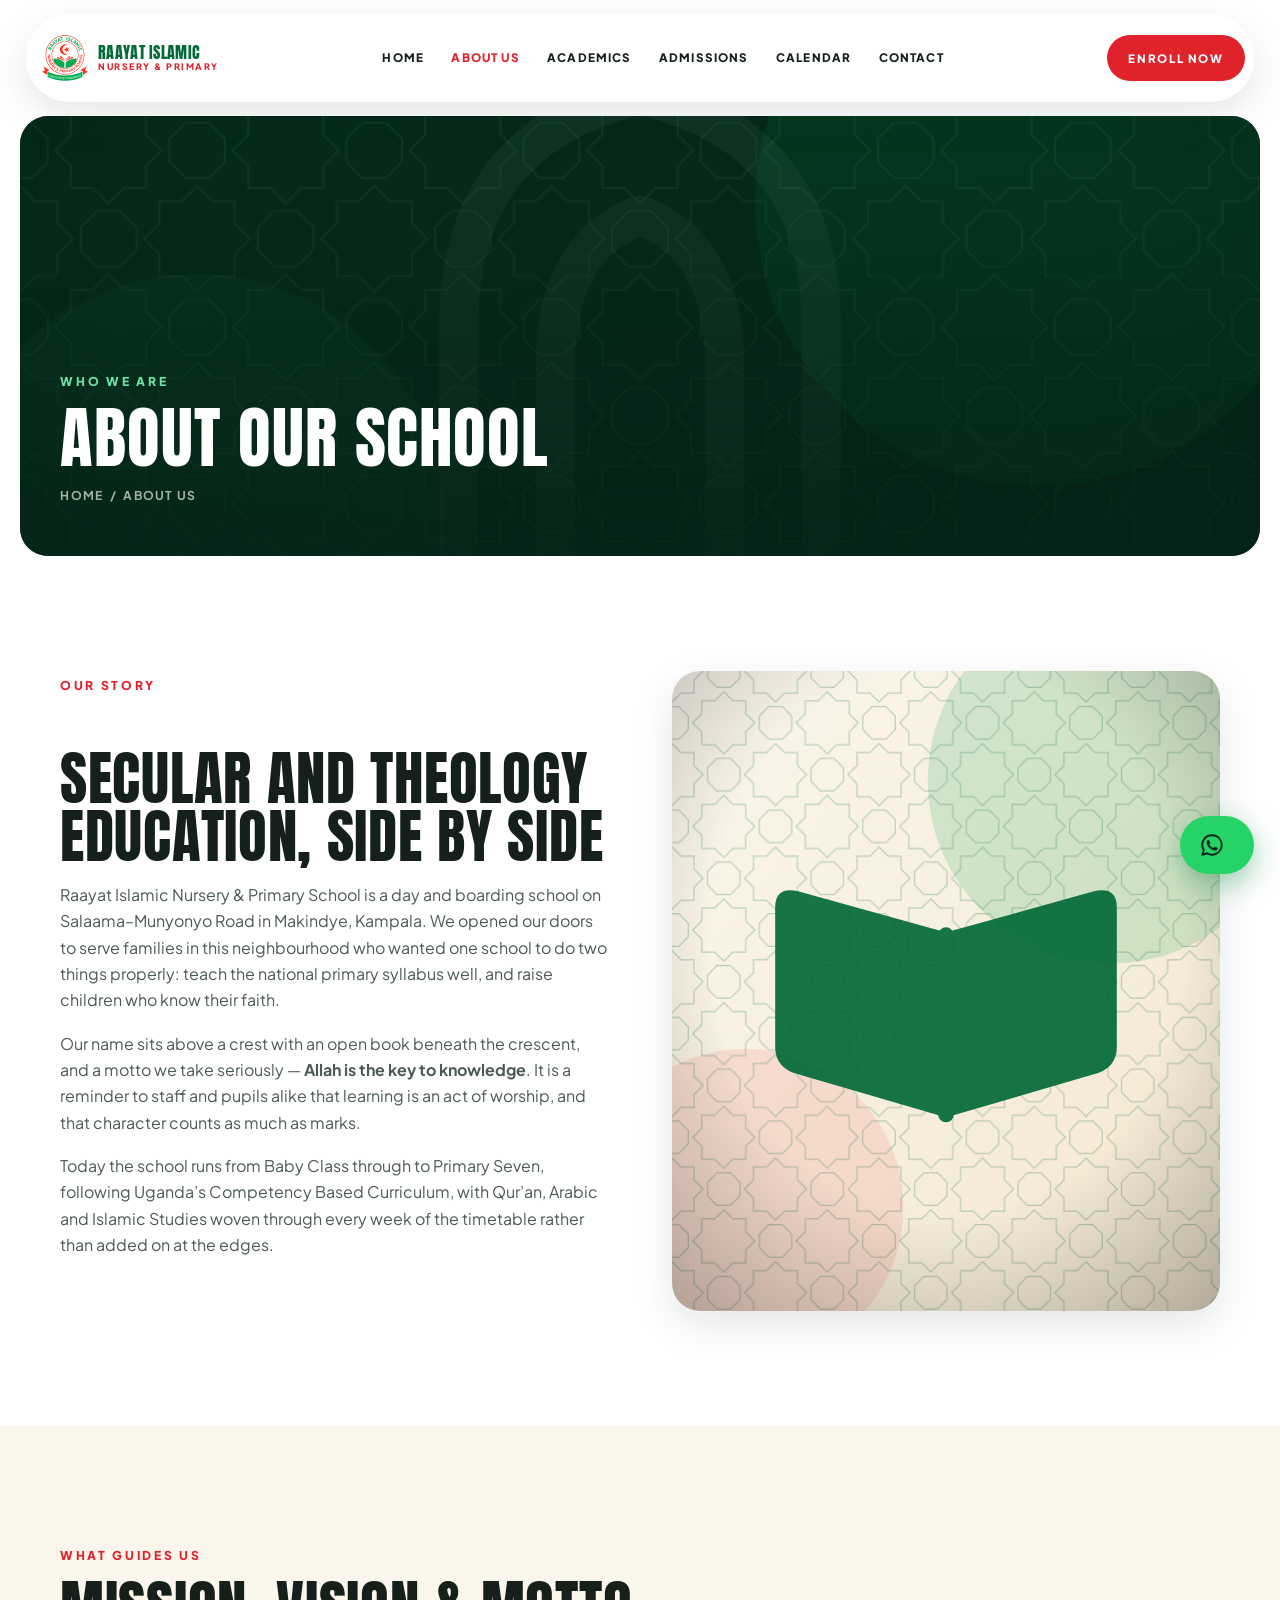
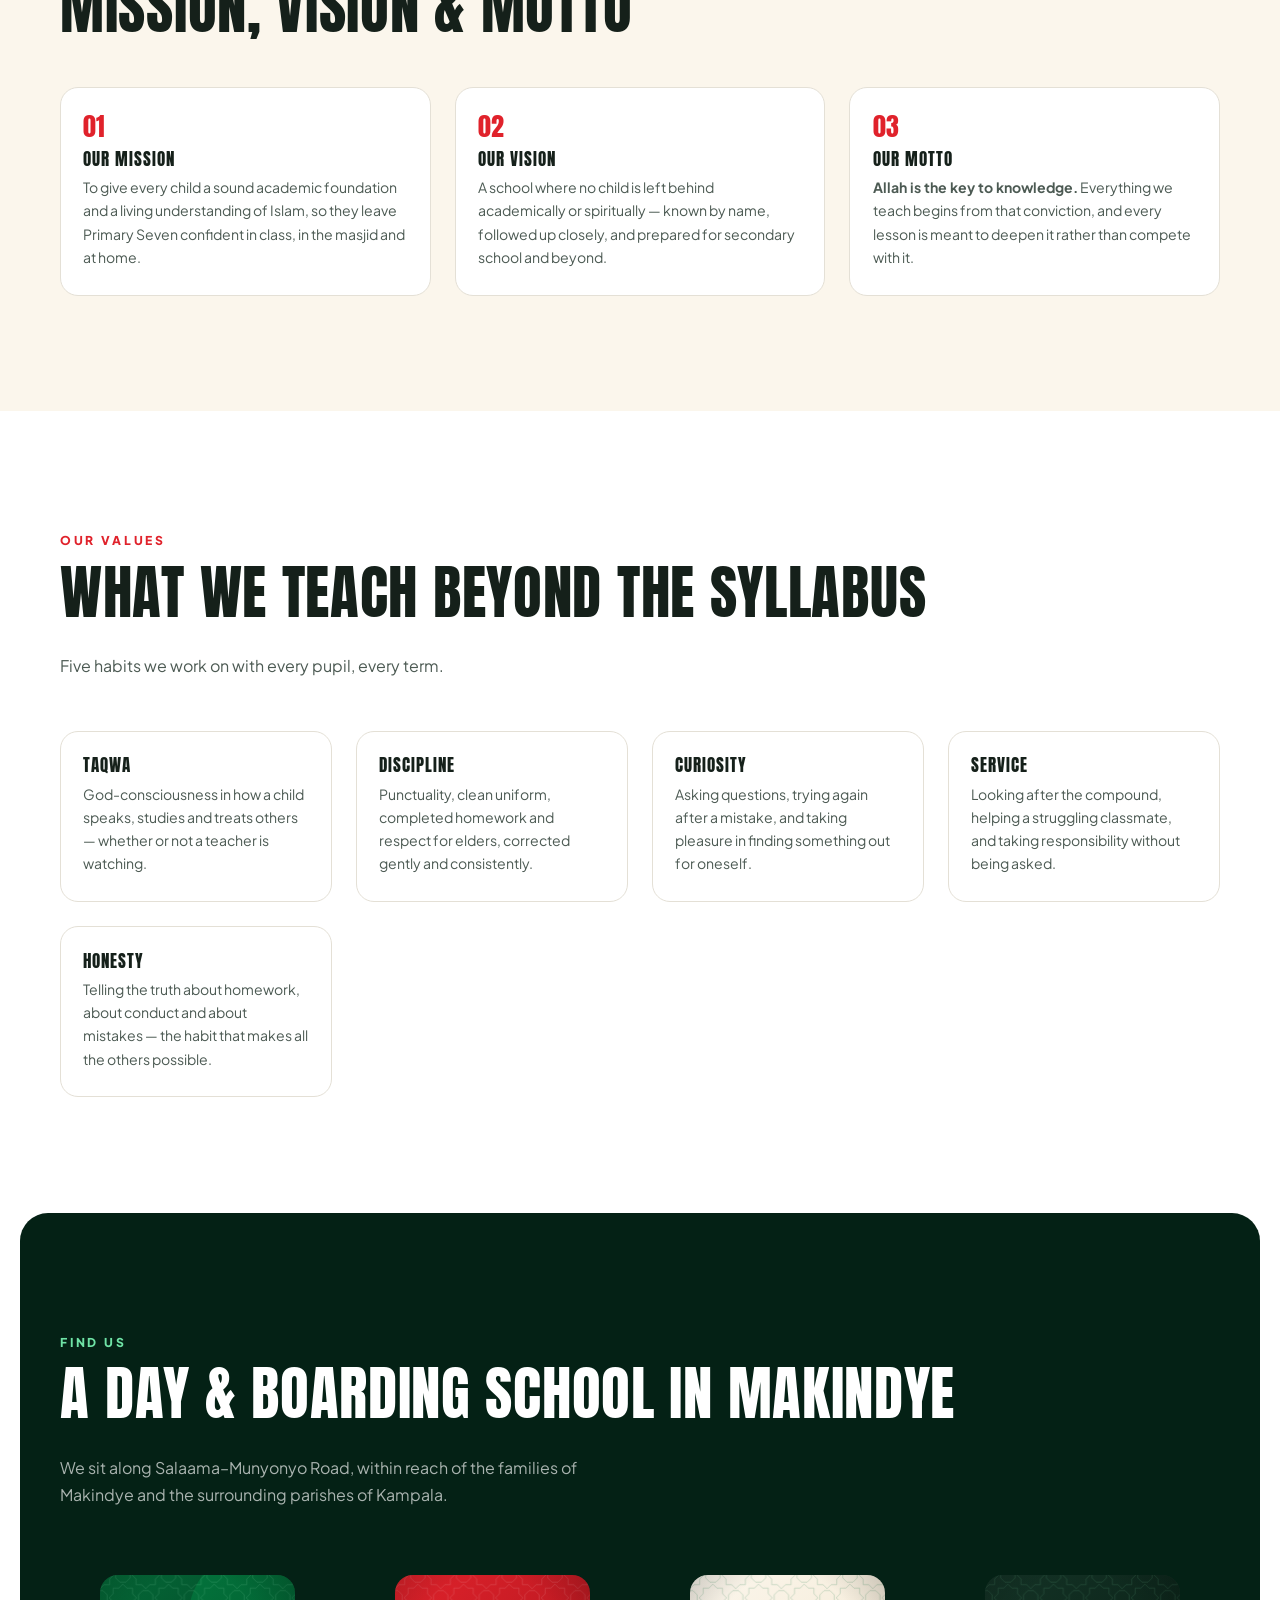
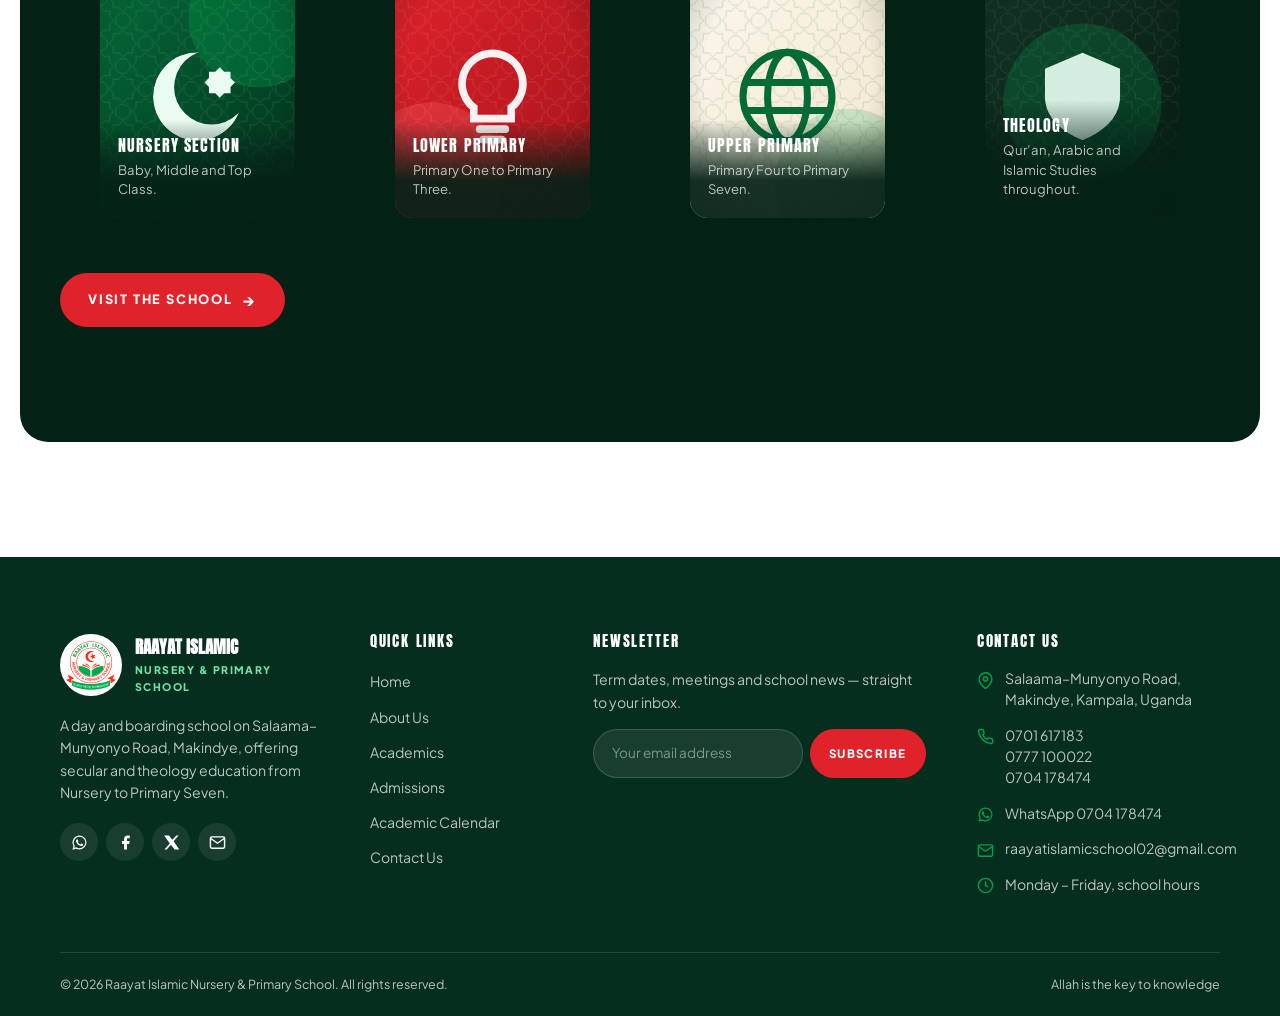
==== commit 190ac68f: "Use the school's official crest, add two numbers, day and boarding Three corrections from the school" ====
--- a/about.html
+++ b/about.html
@@ -4,7 +4,7 @@
 <meta charset="utf-8">
 <meta name="viewport" content="width=device-width, initial-scale=1">
 <title>About Us — Raayat Islamic Nursery &amp; Primary School</title>
-<meta name="description" content="Who we are: a day school on Salaama–Munyonyo Road, Makindye, Kampala, teaching the national curriculum alongside Qur'an, Arabic and Islamic Studies.">
+<meta name="description" content="Who we are: a day and boarding school on Salaama–Munyonyo Road, Makindye, Kampala, teaching the national curriculum alongside Qur'an, Arabic and Islamic Studies.">
 <link rel="icon" href="assets/img/logo.svg">
 <link rel="preconnect" href="https://fonts.googleapis.com">
 <link rel="preconnect" href="https://fonts.gstatic.com" crossorigin>
@@ -53,8 +53,8 @@
     <div class="prose reveal">
       <span class="eyebrow">Our Story</span>
       <h2>Secular and Theology Education, Side by Side</h2>
-      <p>Raayat Islamic Nursery &amp; Primary School is a day school on Salaama&ndash;Munyonyo Road in
-         Makindye, Kampala. We opened our doors to serve families in this neighbourhood who wanted one
+      <p>Raayat Islamic Nursery &amp; Primary School is a day and boarding school on
+         Salaama&ndash;Munyonyo Road in Makindye, Kampala. We opened our doors to serve families in this neighbourhood who wanted one
          school to do two things properly: teach the national primary syllabus well, and raise children
          who know their faith.</p>
       <p>Our name sits above a crest with an open book beneath the crescent, and a motto we take
@@ -126,7 +126,7 @@
     <div class="section-head reveal">
       <div>
         <span class="eyebrow eyebrow--light">Find Us</span>
-        <h2>A Day School in Makindye</h2>
+        <h2>A Day &amp; Boarding School in Makindye</h2>
       </div>
       <p>We sit along Salaama&ndash;Munyonyo Road, within reach of the families of Makindye and the
          surrounding parishes of Kampala.</p>
@@ -167,8 +167,8 @@
           <span class="badge"><img src="assets/img/logo.svg" alt=""></span>
           <span><b>Raayat Islamic</b><small>Nursery &amp; Primary School</small></span>
         </div>
-        <p>A day school on Salaama&ndash;Munyonyo Road, Makindye, offering secular and theology
-           education from Nursery to Primary Seven.</p>
+        <p>A day and boarding school on Salaama&ndash;Munyonyo Road, Makindye, offering secular
+           and theology education from Nursery to Primary Seven.</p>
         <div class="socials" style="margin-top:1.2rem">
           <a href="https://wa.me/256704178474?text=Hello%20Raayat%20Islamic%20Nursery%20%26%20Primary%20School%2C%20I%20would%20like%20to%20make%20an%20enquiry." target="_blank" rel="noopener" aria-label="WhatsApp">
             <svg viewBox="0 0 24 24" fill="currentColor"><path d="M12.04 2.02a9.9 9.9 0 0 0-8.5 14.93L2 22.1l5.3-1.39a9.9 9.9 0 1 0 4.74-18.69Zm0 1.8a8.1 8.1 0 1 1-4.1 15.08l-.3-.18-3.14.83.84-3.06-.2-.31A8.1 8.1 0 0 1 12.04 3.82Zm4.63 10.5c-.25-.13-1.48-.73-1.71-.81-.23-.09-.4-.13-.56.12-.17.25-.65.8-.8.97-.14.16-.29.18-.54.06-.25-.13-1.06-.39-2.02-1.25-.75-.66-1.25-1.48-1.4-1.73-.14-.25-.01-.38.11-.5.11-.12.25-.3.37-.44.13-.15.17-.25.25-.42.08-.17.04-.31-.02-.44-.06-.12-.56-1.35-.77-1.85-.2-.48-.4-.42-.56-.42h-.47c-.17 0-.44.06-.67.31-.23.25-.87.86-.87 2.09 0 1.23.9 2.42 1.02 2.59.13.16 1.76 2.69 4.27 3.77.6.26 1.06.41 1.42.53.6.19 1.14.16 1.57.1.48-.07 1.48-.6 1.69-1.19.21-.58.21-1.08.14-1.18-.06-.11-.23-.17-.48-.29Z"/></svg></a>
@@ -210,7 +210,11 @@
           </li>
           <li>
             <svg viewBox="0 0 24 24" fill="none" stroke="currentColor" stroke-width="2"><path d="M22 16.92v3a2 2 0 0 1-2.18 2 19.8 19.8 0 0 1-8.63-3.07 19.5 19.5 0 0 1-6-6A19.8 19.8 0 0 1 2.12 4.2 2 2 0 0 1 4.11 2h3a2 2 0 0 1 2 1.72c.13.96.36 1.9.7 2.81a2 2 0 0 1-.45 2.11L8.09 9.91a16 16 0 0 0 6 6l1.27-1.27a2 2 0 0 1 2.11-.45c.91.34 1.85.57 2.81.7A2 2 0 0 1 22 16.92z"/></svg>
-            <a href="tel:+256704178474">0704 178474</a>
+            <span>
+              <a href="tel:+256701617183">0701 617183</a><br>
+              <a href="tel:+256777100022">0777 100022</a><br>
+              <a href="tel:+256704178474">0704 178474</a>
+            </span>
           </li>
           <li>
             <svg viewBox="0 0 24 24" fill="currentColor"><path d="M12.04 2.02a9.9 9.9 0 0 0-8.5 14.93L2 22.1l5.3-1.39a9.9 9.9 0 1 0 4.74-18.69Zm0 1.8a8.1 8.1 0 1 1-4.1 15.08l-.3-.18-3.14.83.84-3.06-.2-.31A8.1 8.1 0 0 1 12.04 3.82Zm4.63 10.5c-.25-.13-1.48-.73-1.71-.81-.23-.09-.4-.13-.56.12-.17.25-.65.8-.8.97-.14.16-.29.18-.54.06-.25-.13-1.06-.39-2.02-1.25-.75-.66-1.25-1.48-1.4-1.73-.14-.25-.01-.38.11-.5.11-.12.25-.3.37-.44.13-.15.17-.25.25-.42.08-.17.04-.31-.02-.44-.06-.12-.56-1.35-.77-1.85-.2-.48-.4-.42-.56-.42h-.47c-.17 0-.44.06-.67.31-.23.25-.87.86-.87 2.09 0 1.23.9 2.42 1.02 2.59.13.16 1.76 2.69 4.27 3.77.6.26 1.06.41 1.42.53.6.19 1.14.16 1.57.1.48-.07 1.48-.6 1.69-1.19.21-.58.21-1.08.14-1.18-.06-.11-.23-.17-.48-.29Z"/></svg>
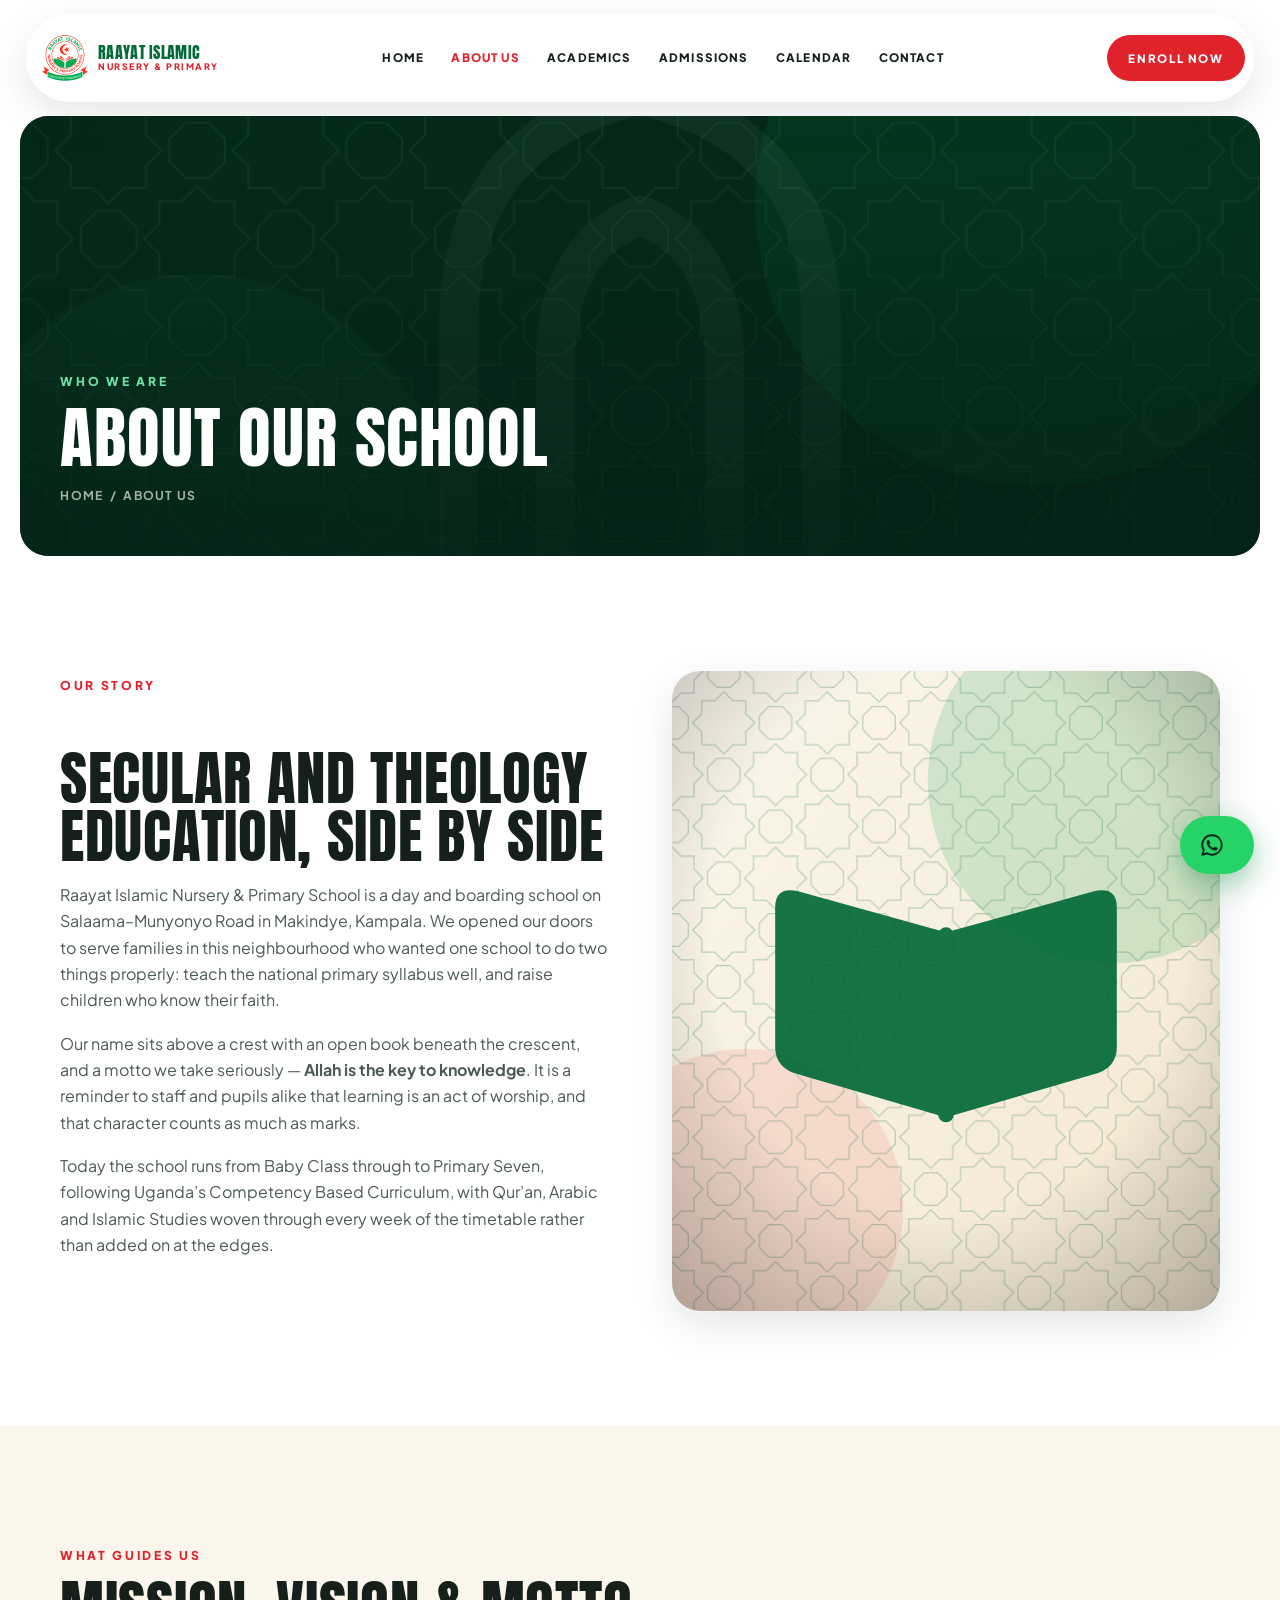
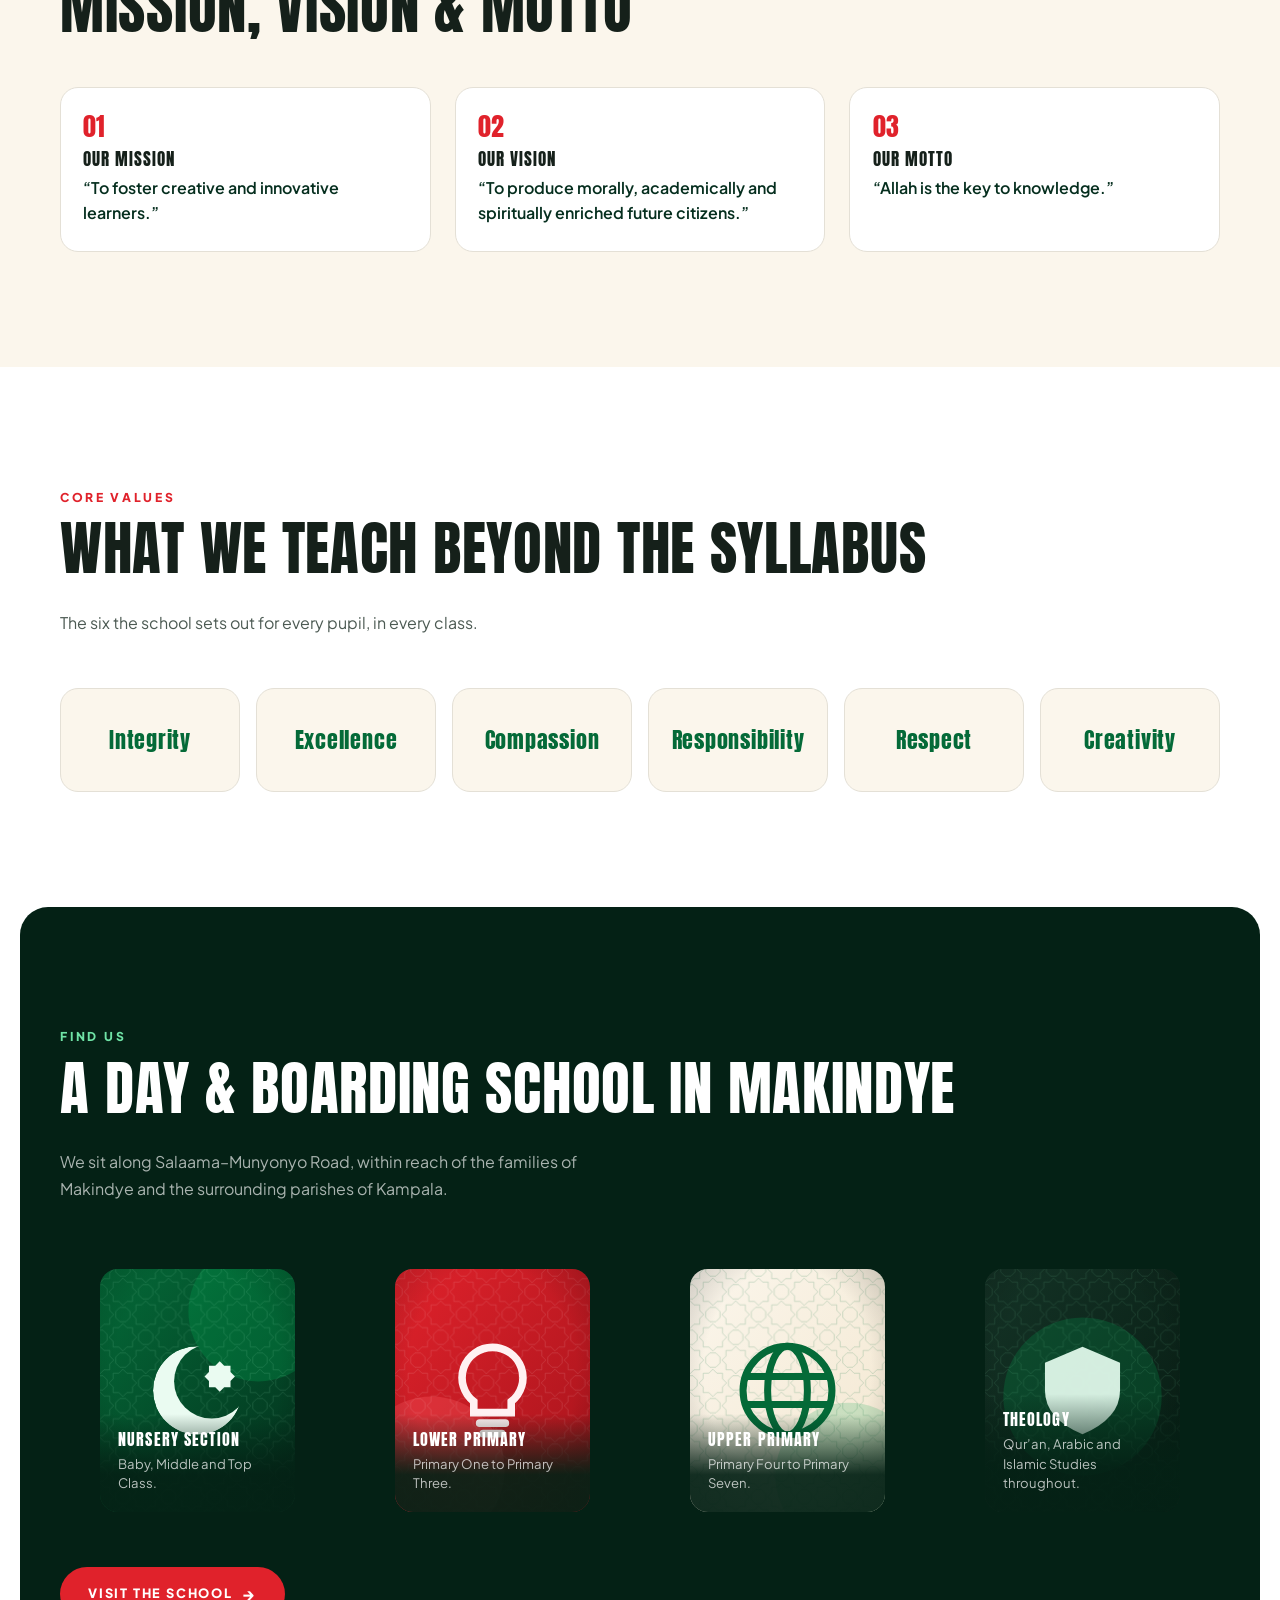
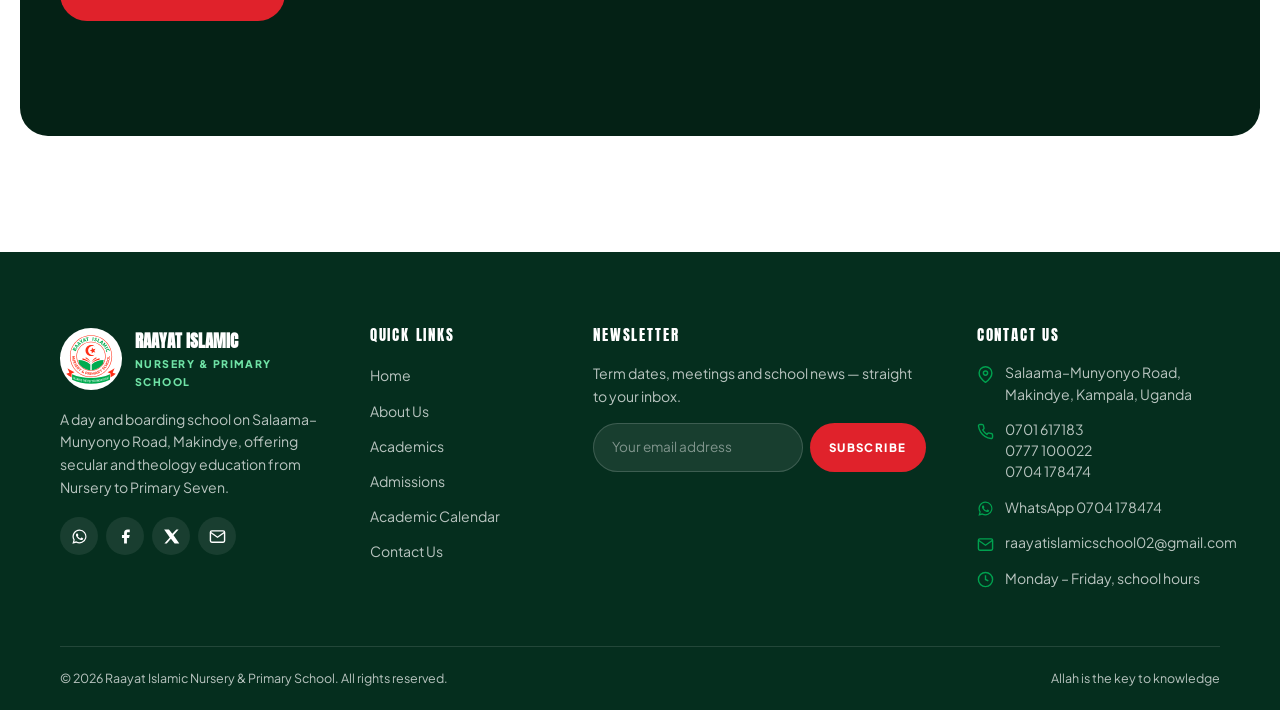
==== commit fe6dda5c: "Use the school's real mission, vision and core values Taken from the posters in the school office, s" ====
--- a/about.html
+++ b/about.html
@@ -84,20 +84,18 @@
       <article class="card reveal">
         <span class="card__num">01</span>
         <h3>Our Mission</h3>
-        <p>To give every child a sound academic foundation and a living understanding of Islam, so they
-           leave Primary Seven confident in class, in the masjid and at home.</p>
+        <p class="statement">&ldquo;To foster creative and innovative learners.&rdquo;</p>
       </article>
       <article class="card reveal">
         <span class="card__num">02</span>
         <h3>Our Vision</h3>
-        <p>A school where no child is left behind academically or spiritually &mdash; known by name,
-           followed up closely, and prepared for secondary school and beyond.</p>
+        <p class="statement">&ldquo;To produce morally, academically and spiritually enriched
+           future citizens.&rdquo;</p>
       </article>
       <article class="card reveal">
         <span class="card__num">03</span>
         <h3>Our Motto</h3>
-        <p><strong>Allah is the key to knowledge.</strong> Everything we teach begins from that
-           conviction, and every lesson is meant to deepen it rather than compete with it.</p>
+        <p class="statement">&ldquo;Allah is the key to knowledge.&rdquo;</p>
       </article>
     </div>
   </div>
@@ -106,19 +104,20 @@
 <section class="section wrap">
   <div class="section-head reveal">
     <div>
-      <span class="eyebrow">Our Values</span>
+      <span class="eyebrow">Core Values</span>
       <h2>What We Teach Beyond the Syllabus</h2>
     </div>
-    <p>Five habits we work on with every pupil, every term.</p>
-  </div>
-
-  <div class="cards">
-    <article class="card reveal"><h3>Taqwa</h3><p>God-consciousness in how a child speaks, studies and treats others &mdash; whether or not a teacher is watching.</p></article>
-    <article class="card reveal"><h3>Discipline</h3><p>Punctuality, clean uniform, completed homework and respect for elders, corrected gently and consistently.</p></article>
-    <article class="card reveal"><h3>Curiosity</h3><p>Asking questions, trying again after a mistake, and taking pleasure in finding something out for oneself.</p></article>
-    <article class="card reveal"><h3>Service</h3><p>Looking after the compound, helping a struggling classmate, and taking responsibility without being asked.</p></article>
-    <article class="card reveal"><h3>Honesty</h3><p>Telling the truth about homework, about conduct and about mistakes &mdash; the habit that makes all the others possible.</p></article>
-  </div>
+    <p>The six the school sets out for every pupil, in every class.</p>
+  </div>
+
+  <ul class="values reveal">
+    <li>Integrity</li>
+    <li>Excellence</li>
+    <li>Compassion</li>
+    <li>Responsibility</li>
+    <li>Respect</li>
+    <li>Creativity</li>
+  </ul>
 </section>
 
 <section class="section dark">
--- a/assets/css/styles.css
+++ b/assets/css/styles.css
@@ -868,3 +868,50 @@
   text-transform: none;
   color: var(--ink-soft);
 }
+
+/* 17. Official statements and core values (about page) -------------------- */
+/* The mission, vision and motto are the school's own published wording, as
+   displayed on the office wall. They are quoted rather than paraphrased, so
+   each card carries the statement alone and nothing written around it. */
+.card .statement {
+  font-size: 1rem;
+  color: var(--green-ink);
+  font-weight: 600;
+  line-height: 1.55;
+}
+
+/* Six core values, one word each. There is nothing to elaborate here that
+   would not be invented, so they are set as the office poster sets them. */
+.values {
+  display: grid;
+  grid-template-columns: repeat(auto-fit, minmax(165px, 1fr));
+  gap: clamp(10px, 1.3vw, 16px);
+  margin: 0;
+  padding: 0;
+  list-style: none;
+}
+.values li {
+  display: flex;
+  align-items: center;
+  justify-content: center;
+  min-height: 104px;
+  padding: 1.3rem 1rem;
+  text-align: center;
+  background: var(--cream);
+  border: 1px solid var(--line);
+  border-radius: var(--r-md);
+  font-family: var(--font-display);
+  font-size: clamp(1.1rem, 1.7vw, 1.45rem);
+  letter-spacing: .035em;
+  color: var(--green-deep);
+  transition: transform .3s ease, box-shadow .3s ease, background-color .3s ease;
+}
+.values li:hover {
+  transform: translateY(-5px);
+  box-shadow: var(--shadow-md);
+  background: var(--paper);
+}
+@media (prefers-reduced-motion: reduce) {
+  .values li { transition: none; }
+  .values li:hover { transform: none; }
+}
